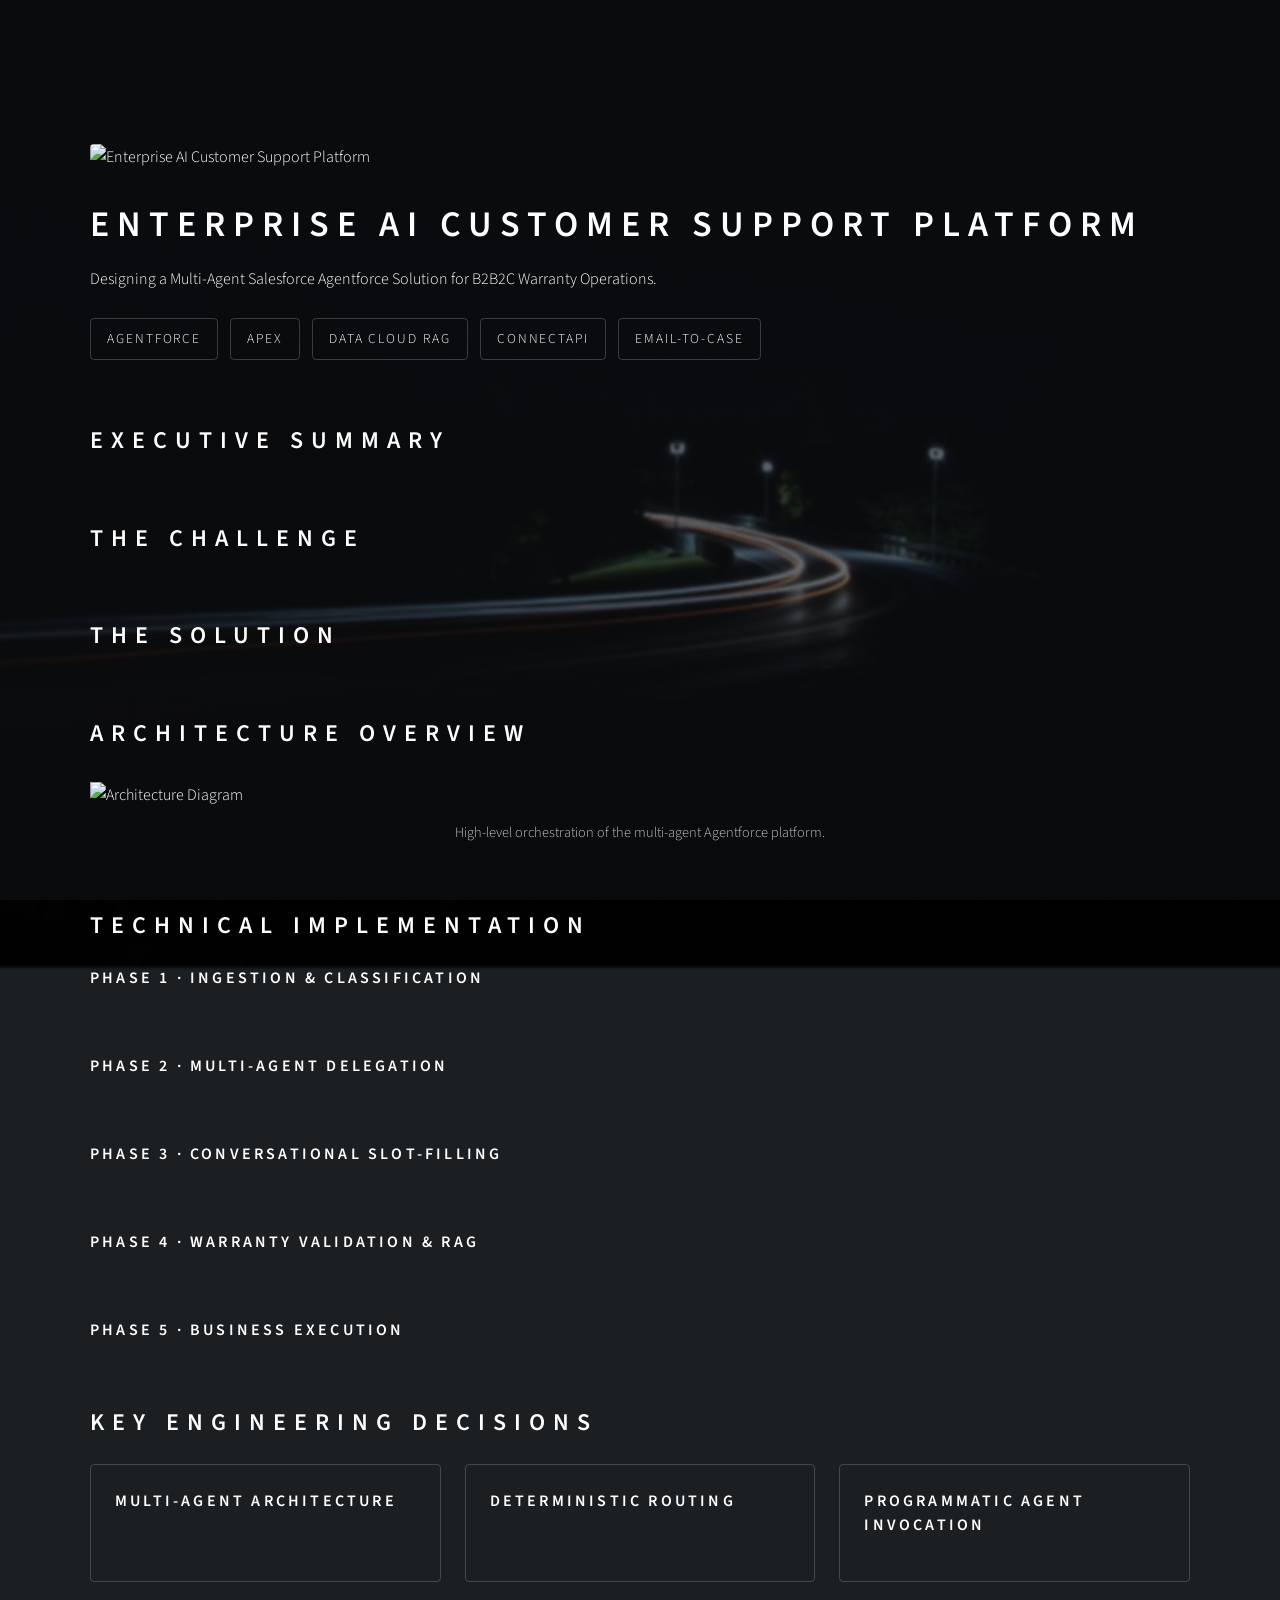
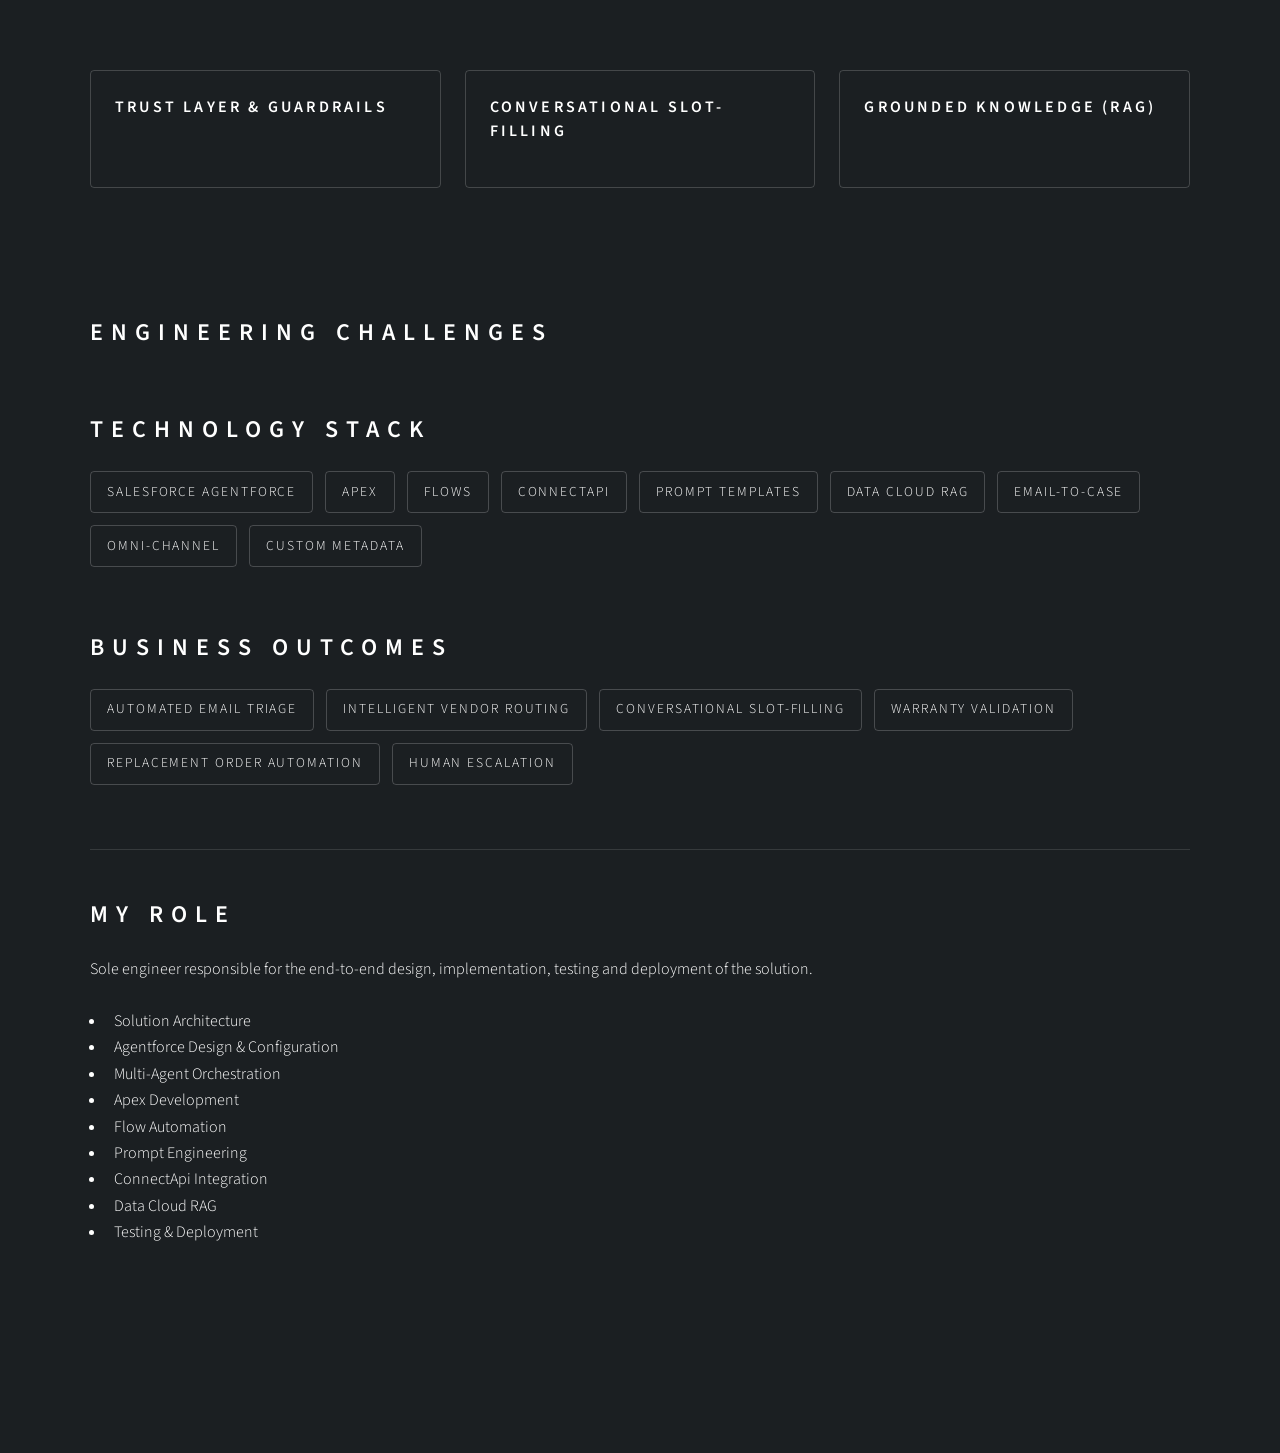
==== work/case-studies/agentforce/index.html @ eee790f6 "feat: add Agentforce case study page and associated styles" ====
<!DOCTYPE html>
<html lang="en">

<head>
    <meta charset="UTF-8">
    <meta name="viewport" content="width=device-width, initial-scale=1.0">
    <link rel="stylesheet" href="/assets/css/main.css">
    <link rel="stylesheet" href="/assets/css/case-study.css">
    <title>Agentforce Case Study</title>
</head>

<body class="case-study-body">
    <div id="bg"></div>
    <div id="wrapper">
        <main class="case-study-page">
            <article class="case-study">
                <header class="case-hero">
                    <figure class="hero-image">
                        <img src="../images/agentforce-banner.jpg" alt="Enterprise AI Customer Support Platform">
                    </figure>
                    <h1>Enterprise AI Customer Support Platform</h1>
                    <p>Designing a Multi-Agent Salesforce Agentforce Solution for B2B2C Warranty Operations.</p>
                    <ul class="tech-stack">
                        <li>Agentforce</li>
                        <li>Apex</li>
                        <li>Data Cloud RAG</li>
                        <li>ConnectApi</li>
                        <li>Email-to-Case</li>
                    </ul>
                </header>
                <section>
                    <h2>Executive Summary</h2>
                    <p></p>
                </section>
                <section>
                    <h2>The Challenge</h2>
                    <figure>
                        <!-- Before Workflow -->
                    </figure>
                    <p></p>
                </section>
                <section>
                    <h2>The Solution</h2>
                    <figure>
                        <!-- High Level Solution -->
                    </figure>
                    <p></p>
                </section>
                <section>
                    <h2>Architecture Overview</h2>
                    <figure>
                        <img src="../images/agentforce-architecture.png" alt="Architecture Diagram">
                        <figcaption>High-level orchestration of the multi-agent Agentforce platform.</figcaption>
                    </figure>
                </section>
                <section>
                    <h2>Technical Implementation</h2>
                    <section>
                        <h3>Phase 1 · Ingestion & Classification</h3>
                        <p></p>
                    </section>
                    <section>
                        <h3>Phase 2 · Multi-Agent Delegation</h3>
                        <p></p>
                    </section>
                    <section>
                        <h3>Phase 3 · Conversational Slot-Filling</h3>
                        <p></p>
                    </section>
                    <section>
                        <h3>Phase 4 · Warranty Validation & RAG</h3>
                        <p></p>
                    </section>
                    <section>
                        <h3>Phase 5 · Business Execution</h3>
                        <p></p>
                    </section>
                </section>
                <section>
                    <h2>Key Engineering Decisions</h2>
                    <div class="decision-grid">
                        <section class="decision-card">
                            <h3>Multi-Agent Architecture</h3>
                            <p></p>
                        </section>
                        <section class="decision-card">
                            <h3>Deterministic Routing</h3>
                            <p></p>
                        </section>
                        <section class="decision-card">
                            <h3>Programmatic Agent Invocation</h3>
                            <p></p>
                        </section>
                        <section class="decision-card">
                            <h3>Trust Layer & Guardrails</h3>
                            <p></p>
                        </section>
                        <section class="decision-card">
                            <h3>Conversational Slot-Filling</h3>
                            <p></p>
                        </section>
                        <section class="decision-card">
                            <h3>Grounded Knowledge (RAG)</h3>
                            <p></p>
                        </section>
                    </div>
                </section>
                <section>
                    <h2>Engineering Challenges</h2>
                    <p></p>
                </section>
                <section>
                    <h2>Technology Stack</h2>
                    <ul class="tech-stack">
                        <li>Salesforce Agentforce</li>
                        <li>Apex</li>
                        <li>Flows</li>
                        <li>ConnectApi</li>
                        <li>Prompt Templates</li>
                        <li>Data Cloud RAG</li>
                        <li>Email-to-Case</li>
                        <li>Omni-Channel</li>
                        <li>Custom Metadata</li>
                    </ul>
                </section>
                <section>
                    <h2>Business Outcomes</h2>
                    <ul class="outcomes">
                        <li>Automated Email Triage</li>
                        <li>Intelligent Vendor Routing</li>
                        <li>Conversational Slot-Filling</li>
                        <li>Warranty Validation</li>
                        <li>Replacement Order Automation</li>
                        <li>Human Escalation</li>
                    </ul>
                </section>
                <aside class="my-role">
                    <h2>My Role</h2>
                    <p>Sole engineer responsible for the end-to-end design, implementation, testing and deployment of the solution.</p>
                    <ul>
                        <li>Solution Architecture</li>
                        <li>Agentforce Design & Configuration</li>
                        <li>Multi-Agent Orchestration</li>
                        <li>Apex Development</li>
                        <li>Flow Automation</li>
                        <li>Prompt Engineering</li>
                        <li>ConnectApi Integration</li>
                        <li>Data Cloud RAG</li>
                        <li>Testing & Deployment</li>
                    </ul>
                </aside>
            </article>
        </main>
    </div>
</body>

</html>
---- assets/css/main.css ----
@import url(fontawesome-all.min.css);
@import url("https://fonts.googleapis.com/css?family=Source+Sans+Pro:300italic,600italic,300,600");

/*
	Dimension by HTML5 UP
	html5up.net | @ajlkn
	Free for personal and commercial use under the CCA 3.0 license (html5up.net/license)
*/

html,
body,
div,
span,
applet,
object,
iframe,
h1,
h2,
h3,
h4,
h5,
h6,
p,
blockquote,
pre,
a,
abbr,
acronym,
address,
big,
cite,
code,
del,
dfn,
em,
img,
ins,
kbd,
q,
s,
samp,
small,
strike,
strong,
sub,
sup,
tt,
var,
b,
u,
i,
center,
dl,
dt,
dd,
ol,
ul,
li,
fieldset,
form,
label,
legend,
table,
caption,
tbody,
tfoot,
thead,
tr,
th,
td,
article,
aside,
canvas,
details,
embed,
figure,
figcaption,
footer,
header,
hgroup,
menu,
nav,
output,
ruby,
section,
summary,
time,
mark,
audio,
video {
    margin: 0;
    padding: 0;
    border: 0;
    font-size: 100%;
    font: inherit;
    vertical-align: baseline;
}


/* New Prop */

.short-content {
    text-align: justify;
}

.blue-icon::before {
    color: rgb(17, 173, 225);
}

.trailhead_button,
.resume_button {
    display: flex;
}

.important_links>* {
    flex: 1;
    margin-top: 1rem;
}

article,
aside,
details,
figcaption,
figure,
footer,
header,
hgroup,
menu,
nav,
section {
    display: block;
}

body {
    line-height: 1;
}

ol,
ul {
    list-style: none;
}

blockquote,
q {
    quotes: none;
}

blockquote:before,
blockquote:after,
q:before,
q:after {
    content: "";
    content: none;
}

table {
    border-collapse: collapse;
    border-spacing: 0;
}

body {
    -webkit-text-size-adjust: none;
}

mark {
    background-color: transparent;
    color: inherit;
}

input::-moz-focus-inner {
    border: 0;
    padding: 0;
}

input,
select,
textarea {
    -moz-appearance: none;
    -webkit-appearance: none;
    -ms-appearance: none;
    appearance: none;
}


/* Basic */

@-ms-viewport {
    width: device-width;
}

@media screen and (max-width: 480px) {

    html,
    body {
        min-width: 320px;
    }
}

html {
    box-sizing: border-box;
}

*,
*:before,
*:after {
    box-sizing: inherit;
}

body {
    background: #1b1f22;
}

body.is-preload *,
body.is-preload *:before,
body.is-preload *:after {
    -moz-animation: none !important;
    -webkit-animation: none !important;
    -ms-animation: none !important;
    animation: none !important;
    -moz-transition: none !important;
    -webkit-transition: none !important;
    -ms-transition: none !important;
    transition: none !important;
}


/* Type */

html {
    font-size: 16pt;
}

@media screen and (max-width: 1680px) {
    html {
        font-size: 12pt;
    }
}

@media screen and (max-width: 736px) {
    html {
        font-size: 11pt;
    }
}

@media screen and (max-width: 360px) {
    html {
        font-size: 10pt;
    }
}

body,
input,
select,
textarea {
    color: #ffffff;
    font-family: "Source Sans Pro", sans-serif;
    font-weight: 300;
    font-size: 1rem;
    line-height: 1.65;
}

a {
    -moz-transition: color 0.2s ease-in-out, background-color 0.2s ease-in-out, border-bottom-color 0.2s ease-in-out;
    -webkit-transition: color 0.2s ease-in-out, background-color 0.2s ease-in-out, border-bottom-color 0.2s ease-in-out;
    -ms-transition: color 0.2s ease-in-out, background-color 0.2s ease-in-out, border-bottom-color 0.2s ease-in-out;
    transition: color 0.2s ease-in-out, background-color 0.2s ease-in-out, border-bottom-color 0.2s ease-in-out;
    border-bottom: dotted 1px rgba(255, 255, 255, 0.5);
    text-decoration: none;
    color: inherit;
}

a:hover {
    border-bottom-color: transparent;
}

strong,
b {
    color: #ffffff;
    font-weight: 600;
}

em,
i {
    font-style: italic;
}

p {
    margin: 0 0 2rem 0;
}

h1,
h2,
h3,
h4,
h5,
h6 {
    color: #ffffff;
    font-weight: 600;
    line-height: 1.5;
    margin: 0 0 1rem 0;
    text-transform: uppercase;
    letter-spacing: 0.2rem;
}

h1 a,
h2 a,
h3 a,
h4 a,
h5 a,
h6 a {
    color: inherit;
    text-decoration: none;
}

h1.major,
h2.major,
h3.major,
h4.major,
h5.major,
h6.major {
    border-bottom: solid 1px #ffffff;
    width: -moz-max-content;
    width: -webkit-max-content;
    width: -ms-max-content;
    width: max-content;
    padding-bottom: 0.5rem;
    margin: 0 0 2rem 0;
}

h1 {
    font-size: 2.25rem;
    line-height: 1.3;
    letter-spacing: 0.5rem;
}

h2 {
    font-size: 1.5rem;
    line-height: 1.4;
    letter-spacing: 0.5rem;
}

h3 {
    font-size: 1rem;
}

h4 {
    font-size: 0.8rem;
}

h5 {
    font-size: 0.7rem;
}

h6 {
    font-size: 0.6rem;
}

@media screen and (max-width: 736px) {
    h1 {
        font-size: 1.75rem;
        line-height: 1.4;
    }

    h2 {
        font-size: 1.25em;
        line-height: 1.5;
    }
}

sub {
    font-size: 0.8rem;
    position: relative;
    top: 0.5rem;
}

sup {
    font-size: 0.8rem;
    position: relative;
    top: -0.5rem;
}

blockquote {
    border-left: solid 4px #ffffff;
    font-style: italic;
    margin: 0 0 2rem 0;
    padding: 0.5rem 0 0.5rem 2rem;
}

code {
    background: rgba(255, 255, 255, 0.075);
    border-radius: 4px;
    font-family: "Courier New", monospace;
    font-size: 0.9rem;
    margin: 0 0.25rem;
    padding: 0.25rem 0.65rem;
}

pre {
    -webkit-overflow-scrolling: touch;
    font-family: "Courier New", monospace;
    font-size: 0.9rem;
    margin: 0 0 2rem 0;
}

pre code {
    display: block;
    line-height: 1.75;
    padding: 1rem 1.5rem;
    overflow-x: auto;
}

hr {
    border: 0;
    border-bottom: solid 1px #ffffff;
    margin: 2.75rem 0;
}

.align-left {
    text-align: left;
}

.align-center {
    text-align: center;
}

.align-right {
    text-align: right;
}


/* Form */

form {
    margin: 0 0 2rem 0;
}

form> :last-child {
    margin-bottom: 0;
}

form>.fields {
    display: -moz-flex;
    display: -webkit-flex;
    display: -ms-flex;
    display: flex;
    -moz-flex-wrap: wrap;
    -webkit-flex-wrap: wrap;
    -ms-flex-wrap: wrap;
    flex-wrap: wrap;
    width: calc(100% + 3rem);
    margin: -1.5rem 0 2rem -1.5rem;
}

form>.fields>.field {
    -moz-flex-grow: 0;
    -webkit-flex-grow: 0;
    -ms-flex-grow: 0;
    flex-grow: 0;
    -moz-flex-shrink: 0;
    -webkit-flex-shrink: 0;
    -ms-flex-shrink: 0;
    flex-shrink: 0;
    padding: 1.5rem 0 0 1.5rem;
    width: calc(100% - 1.5rem);
}

form>.fields>.field.half {
    width: calc(50% - 0.75rem);
}

form>.fields>.field.third {
    width: calc(100% / 3 - 0.5rem);
}

form>.fields>.field.quarter {
    width: calc(25% - 0.375rem);
}

@media screen and (max-width: 480px) {
    form>.fields {
        width: calc(100% + 3rem);
        margin: -1.5rem 0 2rem -1.5rem;
    }

    form>.fields>.field {
        padding: 1.5rem 0 0 1.5rem;
        width: calc(100% - 1.5rem);
    }

    form>.fields>.field.half {
        width: calc(100% - 1.5rem);
    }

    form>.fields>.field.third {
        width: calc(100% - 1.5rem);
    }

    form>.fields>.field.quarter {
        width: calc(100% - 1.5rem);
    }
}

label {
    color: #ffffff;
    display: block;
    font-size: 0.8rem;
    font-weight: 300;
    letter-spacing: 0.2rem;
    line-height: 1.5;
    margin: 0 0 1rem 0;
    text-transform: uppercase;
}

input[type="text"],
input[type="password"],
input[type="email"],
input[type="tel"],
select,
textarea {
    -moz-appearance: none;
    -webkit-appearance: none;
    -ms-appearance: none;
    appearance: none;
    -moz-transition: border-color 0.2s ease-in-out, box-shadow 0.2s ease-in-out, background-color 0.2s ease-in-out;
    -webkit-transition: border-color 0.2s ease-in-out, box-shadow 0.2s ease-in-out, background-color 0.2s ease-in-out;
    -ms-transition: border-color 0.2s ease-in-out, box-shadow 0.2s ease-in-out, background-color 0.2s ease-in-out;
    transition: border-color 0.2s ease-in-out, box-shadow 0.2s ease-in-out, background-color 0.2s ease-in-out;
    background-color: transparent;
    border-radius: 4px;
    border: solid 1px #ffffff;
    color: inherit;
    display: block;
    outline: 0;
    padding: 0 1rem;
    text-decoration: none;
    width: 100%;
}

input[type="text"]:invalid,
input[type="password"]:invalid,
input[type="email"]:invalid,
input[type="tel"]:invalid,
select:invalid,
textarea:invalid {
    box-shadow: none;
}

input[type="text"]:focus,
input[type="password"]:focus,
input[type="email"]:focus,
input[type="tel"]:focus,
select:focus,
textarea:focus {
    background: rgba(255, 255, 255, 0.075);
    border-color: #ffffff;
    box-shadow: 0 0 0 1px #ffffff;
}

select {
    background-image: url("data:image/svg+xml;charset=utf8,%3Csvg xmlns='http://www.w3.org/2000/svg' width='40' height='40' preserveAspectRatio='none' viewBox='0 0 40 40'%3E%3Cpath d='M9.4,12.3l10.4,10.4l10.4-10.4c0.2-0.2,0.5-0.4,0.9-0.4c0.3,0,0.6,0.1,0.9,0.4l3.3,3.3c0.2,0.2,0.4,0.5,0.4,0.9 c0,0.4-0.1,0.6-0.4,0.9L20.7,31.9c-0.2,0.2-0.5,0.4-0.9,0.4c-0.3,0-0.6-0.1-0.9-0.4L4.3,17.3c-0.2-0.2-0.4-0.5-0.4-0.9 c0-0.4,0.1-0.6,0.4-0.9l3.3-3.3c0.2-0.2,0.5-0.4,0.9-0.4S9.1,12.1,9.4,12.3z' fill='%23ffffff' /%3E%3C/svg%3E");
    background-size: 1.25rem;
    background-repeat: no-repeat;
    background-position: calc(100% - 1rem) center;
    height: 2.75rem;
    padding-right: 2.75rem;
    text-overflow: ellipsis;
}

select option {
    color: #ffffff;
    background: #1b1f22;
}

select:focus::-ms-value {
    background-color: transparent;
}

select::-ms-expand {
    display: none;
}

input[type="text"],
input[type="password"],
input[type="email"],
select {
    height: 2.75rem;
}

textarea {
    padding: 0.75rem 1rem;
}

input[type="checkbox"],
input[type="radio"] {
    -moz-appearance: none;
    -webkit-appearance: none;
    -ms-appearance: none;
    appearance: none;
    display: block;
    float: left;
    margin-right: -2rem;
    opacity: 0;
    width: 1rem;
    z-index: -1;
}

input[type="checkbox"]+label,
input[type="radio"]+label {
    text-decoration: none;
    -moz-user-select: none;
    -webkit-user-select: none;
    -ms-user-select: none;
    user-select: none;
    color: #ffffff;
    cursor: pointer;
    display: inline-block;
    font-size: 0.8rem;
    font-weight: 300;
    margin: 0 0 0.5rem 0;
    padding-left: 2.65rem;
    padding-right: 0.75rem;
    position: relative;
}

input[type="checkbox"]+label:before,
input[type="radio"]+label:before {
    -moz-osx-font-smoothing: grayscale;
    -webkit-font-smoothing: antialiased;
    display: inline-block;
    font-style: normal;
    font-variant: normal;
    text-rendering: auto;
    line-height: 1;
    text-transform: none !important;
    font-family: "Font Awesome 5 Free";
    font-weight: 900;
}

input[type="checkbox"]+label:before,
input[type="radio"]+label:before {
    -moz-transition: border-color 0.2s ease-in-out, box-shadow 0.2s ease-in-out, background-color 0.2s ease-in-out;
    -webkit-transition: border-color 0.2s ease-in-out, box-shadow 0.2s ease-in-out, background-color 0.2s ease-in-out;
    -ms-transition: border-color 0.2s ease-in-out, box-shadow 0.2s ease-in-out, background-color 0.2s ease-in-out;
    transition: border-color 0.2s ease-in-out, box-shadow 0.2s ease-in-out, background-color 0.2s ease-in-out;
    border-radius: 4px;
    border: solid 1px #ffffff;
    content: "";
    display: inline-block;
    height: 1.65rem;
    left: 0;
    line-height: 1.65rem;
    position: absolute;
    text-align: center;
    top: -0.15rem;
    width: 1.65rem;
}

input[type="checkbox"]:checked+label:before,
input[type="radio"]:checked+label:before {
    background: #ffffff !important;
    border-color: #ffffff !important;
    color: #1b1f22;
    content: "\f00c";
}

input[type="checkbox"]:focus+label:before,
input[type="radio"]:focus+label:before {
    background: rgba(255, 255, 255, 0.075);
    border-color: #ffffff;
    box-shadow: 0 0 0 1px #ffffff;
}

input[type="checkbox"]+label:before {
    border-radius: 4px;
}

input[type="radio"]+label:before {
    border-radius: 100%;
}

::-webkit-input-placeholder {
    color: rgba(255, 255, 255, 0.5) !important;
    opacity: 1;
}

:-moz-placeholder {
    color: rgba(255, 255, 255, 0.5) !important;
    opacity: 1;
}

::-moz-placeholder {
    color: rgba(255, 255, 255, 0.5) !important;
    opacity: 1;
}

:-ms-input-placeholder {
    color: rgba(255, 255, 255, 0.5) !important;
    opacity: 1;
}

.formerize-placeholder {
    color: rgba(255, 255, 255, 0.5) !important;
    opacity: 1;
}


/* Box */

.box {
    border-radius: 4px;
    border: solid 1px #ffffff;
    margin-bottom: 2rem;
    padding: 1.5em;
}

.box> :last-child,
.box> :last-child> :last-child,
.box> :last-child> :last-child> :last-child {
    margin-bottom: 0;
}

.box.alt {
    border: 0;
    border-radius: 0;
    padding: 0;
}


/* Icon */

.icon {
    text-decoration: none;
    border-bottom: none;
    position: relative;
}

.icon:before {
    -moz-osx-font-smoothing: grayscale;
    -webkit-font-smoothing: antialiased;
    display: inline-block;
    font-style: normal;
    font-variant: normal;
    text-rendering: auto;
    line-height: 1;
    text-transform: none !important;
    font-family: "Font Awesome 5 Free";
    font-weight: 400;
}

.icon>.label {
    display: none;
}

.icon:before {
    line-height: inherit;
}

.icon.solid:before {
    font-weight: 900;
}

.icon.brands:before {
    font-family: "Font Awesome 5 Brands";
}


/* Image */

.image {
    border-radius: 4px;
    border: 0;
    display: inline-block;
    position: relative;
}

.image:before {
    pointer-events: none;
    background-image: url("../../images/overlay.png");
    background-color: rgba(19, 21, 25, 0.5);
    border-radius: 4px;
    content: "";
    display: block;
    height: 100%;
    left: 0;
    opacity: 0.5;
    position: absolute;
    top: 0;
    width: 100%;
}

.image img {
    border-radius: 4px;
    display: block;
}

.image.left,
.image.right {
    max-width: 40%;
}

.image.left img,
.image.right img {
    width: 100%;
}

.image.left {
    float: left;
    padding: 0 1.5em 1em 0;
    top: 0.25em;
}

.image.right {
    float: right;
    padding: 0 0 1em 1.5em;
    top: 0.25em;
}

.image.fit {
    display: block;
    margin: 0 0 2rem 0;
    width: 100%;
}

.image.fit img {
    width: 100%;
}

.image.main {
    display: block;
    margin: 2.5rem 0;
    width: 100%;
}

.image.main img {
    width: 100%;
}

@media screen and (max-width: 736px) {
    .image.main {
        margin: 2rem 0;
    }
}

@media screen and (max-width: 480px) {
    .image.main {
        margin: 1.5rem 0;
    }
}


/* List */

ol {
    list-style: decimal;
    margin: 0 0 2rem 0;
    padding-left: 1.25em;
}

ol li {
    padding-left: 0.25em;
}

ul {
    list-style: disc;
    margin: 0 0 2rem 0;
    padding-left: 1em;
}

ul li {
    padding-left: 0.5em;
}

ul.alt {
    list-style: none;
    padding-left: 0;
}

ul.alt li {
    border-top: solid 1px #ffffff;
    padding: 0.5em 0;
}

ul.alt li:first-child {
    border-top: 0;
    padding-top: 0;
}

dl {
    margin: 0 0 2rem 0;
}

dl dt {
    display: block;
    font-weight: 600;
    margin: 0 0 1rem 0;
}

dl dd {
    margin-left: 2rem;
}


/* Actions */

ul.actions {
    display: -moz-flex;
    display: -webkit-flex;
    display: -ms-flex;
    display: flex;
    cursor: default;
    list-style: none;
    margin-left: -1rem;
    padding-left: 0;
}

ul.actions li {
    padding: 0 0 0 1rem;
    vertical-align: middle;
}

ul.actions.special {
    -moz-justify-content: center;
    -webkit-justify-content: center;
    -ms-justify-content: center;
    justify-content: center;
    width: 100%;
    margin-left: 0;
}

ul.actions.special li:first-child {
    padding-left: 0;
}

ul.actions.stacked {
    -moz-flex-direction: column;
    -webkit-flex-direction: column;
    -ms-flex-direction: column;
    flex-direction: column;
    margin-left: 0;
}

ul.actions.stacked li {
    padding: 1.3rem 0 0 0;
}

ul.actions.stacked li:first-child {
    padding-top: 0;
}

ul.actions.fit {
    width: calc(100% + 1rem);
}

ul.actions.fit li {
    -moz-flex-grow: 1;
    -webkit-flex-grow: 1;
    -ms-flex-grow: 1;
    flex-grow: 1;
    -moz-flex-shrink: 1;
    -webkit-flex-shrink: 1;
    -ms-flex-shrink: 1;
    flex-shrink: 1;
    width: 100%;
}

ul.actions.fit li>* {
    width: 100%;
}

ul.actions.fit.stacked {
    width: 100%;
}

@media screen and (max-width: 480px) {
    ul.actions:not(.fixed) {
        -moz-flex-direction: column;
        -webkit-flex-direction: column;
        -ms-flex-direction: column;
        flex-direction: column;
        margin-left: 0;
        width: 100% !important;
    }

    ul.actions:not(.fixed) li {
        -moz-flex-grow: 1;
        -webkit-flex-grow: 1;
        -ms-flex-grow: 1;
        flex-grow: 1;
        -moz-flex-shrink: 1;
        -webkit-flex-shrink: 1;
        -ms-flex-shrink: 1;
        flex-shrink: 1;
        padding: 1rem 0 0 0;
        text-align: center;
        width: 100%;
    }

    ul.actions:not(.fixed) li>* {
        width: 100%;
    }

    ul.actions:not(.fixed) li:first-child {
        padding-top: 0;
    }

    ul.actions:not(.fixed) li input[type="submit"],
    ul.actions:not(.fixed) li input[type="reset"],
    ul.actions:not(.fixed) li input[type="button"],
    ul.actions:not(.fixed) li button,
    ul.actions:not(.fixed) li .button {
        width: 100%;
    }

    ul.actions:not(.fixed) li input[type="submit"].icon:before,
    ul.actions:not(.fixed) li input[type="reset"].icon:before,
    ul.actions:not(.fixed) li input[type="button"].icon:before,
    ul.actions:not(.fixed) li button.icon:before,
    ul.actions:not(.fixed) li .button.icon:before {
        margin-left: -0.5em;
    }
}


/* Icons */

ul.icons {
    cursor: default;
    list-style: none;
    padding-left: 0;
}

ul.icons li {
    display: inline-block;
    padding: 0 0.75em 0 0;
}

ul.icons li:last-child {
    padding-right: 0;
}

ul.icons li a {
    border-radius: 100%;
    box-shadow: inset 0 0 0 1px #ffffff;
    display: inline-block;
    height: 2.25rem;
    line-height: 2.25rem;
    text-align: center;
    width: 2.25rem;
}

ul.icons li a:hover {
    background-color: rgba(255, 255, 255, 0.075);
}

ul.icons li a:active {
    background-color: rgba(255, 255, 255, 0.175);
}


/* Table */

.table-wrapper {
    -webkit-overflow-scrolling: touch;
    overflow-x: auto;
}

table {
    margin: 0 0 2rem 0;
    width: 100%;
}

table tbody tr {
    border: solid 1px #ffffff;
    border-left: 0;
    border-right: 0;
}

table tbody tr:nth-child(2n+1) {
    background-color: rgba(255, 255, 255, 0.075);
}

table td {
    padding: 0.75em 0.75em;
}

table th {
    color: #ffffff;
    font-size: 0.9em;
    font-weight: 600;
    padding: 0 0.75em 0.75em 0.75em;
    text-align: left;
}

table thead {
    border-bottom: solid 2px #ffffff;
}

table tfoot {
    border-top: solid 2px #ffffff;
}

table.alt {
    border-collapse: separate;
}

table.alt tbody tr td {
    border: solid 1px #ffffff;
    border-left-width: 0;
    border-top-width: 0;
}

table.alt tbody tr td:first-child {
    border-left-width: 1px;
}

table.alt tbody tr:first-child td {
    border-top-width: 1px;
}

table.alt thead {
    border-bottom: 0;
}

table.alt tfoot {
    border-top: 0;
}


/* Button */

input[type="submit"],
input[type="reset"],
input[type="button"],
button,
.button {
    -moz-appearance: none;
    -webkit-appearance: none;
    -ms-appearance: none;
    appearance: none;
    -moz-transition: background-color 0.2s ease-in-out, color 0.2s ease-in-out;
    -webkit-transition: background-color 0.2s ease-in-out, color 0.2s ease-in-out;
    -ms-transition: background-color 0.2s ease-in-out, color 0.2s ease-in-out;
    transition: background-color 0.2s ease-in-out, color 0.2s ease-in-out;
    background-color: transparent;
    border-radius: 4px;
    border: 0;
    box-shadow: inset 0 0 0 1px #ffffff;
    color: #ffffff !important;
    cursor: pointer;
    display: inline-block;
    font-size: 0.8rem;
    font-weight: 300;
    height: 2.75rem;
    letter-spacing: 0.2rem;
    line-height: 2.75rem;
    outline: 0;
    padding: 0 1.25rem 0 1.35rem;
    text-align: center;
    text-decoration: none;
    text-transform: uppercase;
    white-space: nowrap;
}

input[type="submit"]:hover,
input[type="reset"]:hover,
input[type="button"]:hover,
button:hover,
.button:hover {
    background-color: rgba(255, 255, 255, 0.075);
}

input[type="submit"]:active,
input[type="reset"]:active,
input[type="button"]:active,
button:active,
.button:active {
    background-color: rgba(255, 255, 255, 0.175);
}

input[type="submit"].icon:before,
input[type="reset"].icon:before,
input[type="button"].icon:before,
button.icon:before,
.button.icon:before {
    margin-right: 0.5em;
}

input[type="submit"].fit,
input[type="reset"].fit,
input[type="button"].fit,
button.fit,
.button.fit {
    width: 100%;
}

input[type="submit"].small,
input[type="reset"].small,
input[type="button"].small,
button.small,
.button.small {
    font-size: 0.6rem;
    height: 2.0625rem;
    line-height: 2.0625rem;
}

input[type="submit"].primary,
input[type="reset"].primary,
input[type="button"].primary,
button.primary,
.button.primary {
    background-color: #ffffff;
    color: #1b1f22 !important;
    font-weight: 600;
}

input[type="submit"].disabled,
input[type="submit"]:disabled,
input[type="reset"].disabled,
input[type="reset"]:disabled,
input[type="button"].disabled,
input[type="button"]:disabled,
button.disabled,
button:disabled,
.button.disabled,
.button:disabled {
    pointer-events: none;
    cursor: default;
    opacity: 0.25;
}

input[type="submit"],
input[type="reset"],
input[type="button"],
button {
    line-height: calc(2.75rem - 2px);
}


/* BG */

#bg {
    -moz-transform: scale(1);
    -webkit-transform: scale(1);
    -ms-transform: scale(1);
    transform: scale(1);
    -webkit-backface-visibility: hidden;
    position: fixed;
    top: 0;
    left: 0;
    width: 100%;
    height: 100vh;
    z-index: 1;
}

#bg:before,
#bg:after {
    content: "";
    display: block;
    position: absolute;
    top: 0;
    left: 0;
    width: 100%;
    height: 100%;
}

#bg:before {
    -moz-transition: background-color 2.5s ease-in-out;
    -webkit-transition: background-color 2.5s ease-in-out;
    -ms-transition: background-color 2.5s ease-in-out;
    transition: background-color 2.5s ease-in-out;
    -moz-transition-delay: 0.75s;
    -webkit-transition-delay: 0.75s;
    -ms-transition-delay: 0.75s;
    transition-delay: 0.75s;
    background-image: linear-gradient(to top, rgba(19, 21, 25, 0.5), rgba(19, 21, 25, 0.5)), url("../../images/overlay.png");
    background-size: auto, 256px 256px;
    background-position: center, center;
    background-repeat: no-repeat, repeat;
    z-index: 2;
}

#bg:after {
    -moz-transform: scale(1.125);
    -webkit-transform: scale(1.125);
    -ms-transform: scale(1.125);
    transform: scale(1.125);
    -moz-transition: -moz-transform 0.325s ease-in-out, -moz-filter 0.325s ease-in-out;
    -webkit-transition: -webkit-transform 0.325s ease-in-out, -webkit-filter 0.325s ease-in-out;
    -ms-transition: -ms-transform 0.325s ease-in-out, -ms-filter 0.325s ease-in-out;
    transition: transform 0.325s ease-in-out, filter 0.325s ease-in-out;
    background-image: url("../../images/bg2.jpg");
    background-position: center;
    background-size: cover;
    background-repeat: no-repeat;
    z-index: 1;
}

body.is-article-visible #bg:after {
    -moz-transform: scale(1.0825);
    -webkit-transform: scale(1.0825);
    -ms-transform: scale(1.0825);
    transform: scale(1.0825);
    -moz-filter: blur(0.2rem);
    -webkit-filter: blur(0.2rem);
    -ms-filter: blur(0.2rem);
    filter: blur(0.2rem);
}

body.is-preload #bg:before {
    background-color: #000000;
}


/* Wrapper */

#wrapper {
    display: -moz-flex;
    display: -webkit-flex;
    display: -ms-flex;
    display: flex;
    -moz-flex-direction: column;
    -webkit-flex-direction: column;
    -ms-flex-direction: column;
    flex-direction: column;
    -moz-align-items: center;
    -webkit-align-items: center;
    -ms-align-items: center;
    align-items: center;
    -moz-justify-content: space-between;
    -webkit-justify-content: space-between;
    -ms-justify-content: space-between;
    justify-content: space-between;
    position: relative;
    min-height: 100vh;
    width: 100%;
    padding: 4rem 2rem;
    z-index: 3;
}

#wrapper:before {
    content: "";
    display: block;
}

@media screen and (max-width: 1680px) {
    #wrapper {
        padding: 3rem 2rem;
    }
}

@media screen and (max-width: 736px) {
    #wrapper {
        padding: 2rem 1rem;
    }
}

@media screen and (max-width: 480px) {
    #wrapper {
        padding: 1rem;
    }
}


/* Header */

#header {
    display: -moz-flex;
    display: -webkit-flex;
    display: -ms-flex;
    display: flex;
    -moz-flex-direction: column;
    -webkit-flex-direction: column;
    -ms-flex-direction: column;
    flex-direction: column;
    -moz-align-items: center;
    -webkit-align-items: center;
    -ms-align-items: center;
    align-items: center;
    -moz-transition: -moz-transform 0.325s ease-in-out, -moz-filter 0.325s ease-in-out, opacity 0.325s ease-in-out;
    -webkit-transition: -webkit-transform 0.325s ease-in-out, -webkit-filter 0.325s ease-in-out, opacity 0.325s ease-in-out;
    -ms-transition: -ms-transform 0.325s ease-in-out, -ms-filter 0.325s ease-in-out, opacity 0.325s ease-in-out;
    transition: transform 0.325s ease-in-out, filter 0.325s ease-in-out, opacity 0.325s ease-in-out;
    background-image: -moz-radial-gradient(rgba(0, 0, 0, 0.25) 25%, rgba(0, 0, 0, 0) 55%);
    background-image: -webkit-radial-gradient(rgba(0, 0, 0, 0.25) 25%, rgba(0, 0, 0, 0) 55%);
    background-image: -ms-radial-gradient(rgba(0, 0, 0, 0.25) 25%, rgba(0, 0, 0, 0) 55%);
    background-image: radial-gradient(rgba(0, 0, 0, 0.25) 25%, rgba(0, 0, 0, 0) 55%);
    max-width: 100%;
    text-align: center;
}

#header>* {
    -moz-transition: opacity 0.325s ease-in-out;
    -webkit-transition: opacity 0.325s ease-in-out;
    -ms-transition: opacity 0.325s ease-in-out;
    transition: opacity 0.325s ease-in-out;
    position: relative;
    margin-top: 3.5rem;
}

#header>*:before {
    content: "";
    display: block;
    position: absolute;
    top: calc(-3.5rem - 1px);
    left: calc(50% - 1px);
    width: 1px;
    height: calc(3.5rem + 1px);
    background: #ffffff;
}

#header> :first-child {
    margin-top: 0;
}

#header> :first-child:before {
    display: none;
}

#header .logo {
    width: 5.5rem;
    height: 5.5rem;
    line-height: 5.5rem;
    border: solid 1px #ffffff;
    border-radius: 100%;
}

#header .logo .icon:before {
    font-size: 2rem;
}

#header .content {
    border-style: solid;
    border-color: #ffffff;
    border-top-width: 1px;
    border-bottom-width: 1px;
    max-width: 100%;
}

#header .content .inner {
    -moz-transition: max-height 0.75s ease, padding 0.75s ease, opacity 0.325s ease-in-out;
    -webkit-transition: max-height 0.75s ease, padding 0.75s ease, opacity 0.325s ease-in-out;
    -ms-transition: max-height 0.75s ease, padding 0.75s ease, opacity 0.325s ease-in-out;
    transition: max-height 0.75s ease, padding 0.75s ease, opacity 0.325s ease-in-out;
    -moz-transition-delay: 0.25s;
    -webkit-transition-delay: 0.25s;
    -ms-transition-delay: 0.25s;
    transition-delay: 0.25s;
    padding: 3rem 2rem;
    max-height: 40rem;
    overflow: hidden;
}

#header .content .inner> :last-child {
    margin-bottom: 0;
}

#header .content p {
    text-transform: uppercase;
    letter-spacing: 0.2rem;
    font-size: 0.8rem;
    line-height: 2;
}

#header nav ul {
    display: -moz-flex;
    display: -webkit-flex;
    display: -ms-flex;
    display: flex;
    margin-bottom: 0;
    list-style: none;
    padding-left: 0;
    border: solid 1px #ffffff;
    border-radius: 4px;
}

#header nav ul li {
    padding-left: 0;
    border-left: solid 1px #ffffff;
}

#header nav ul li:first-child {
    border-left: 0;
}

#header nav ul li a {
    display: block;
    min-width: 7.5rem;
    height: 2.75rem;
    line-height: 2.75rem;
    padding: 0 1.25rem 0 1.45rem;
    text-transform: uppercase;
    letter-spacing: 0.2rem;
    font-size: 0.8rem;
    border-bottom: 0;
}

#header nav ul li a:hover {
    background-color: rgba(255, 255, 255, 0.075);
}

#header nav ul li a:active {
    background-color: rgba(255, 255, 255, 0.175);
}

#header nav.use-middle:after {
    content: "";
    display: block;
    position: absolute;
    top: 0;
    left: calc(50% - 1px);
    width: 1px;
    height: 100%;
    background: #ffffff;
}

#header nav.use-middle ul li.is-middle {
    border-left: 0;
}

body.is-article-visible #header {
    -moz-transform: scale(0.95);
    -webkit-transform: scale(0.95);
    -ms-transform: scale(0.95);
    transform: scale(0.95);
    -moz-filter: blur(0.1rem);
    -webkit-filter: blur(0.1rem);
    -ms-filter: blur(0.1rem);
    filter: blur(0.1rem);
    opacity: 0;
}

body.is-preload #header {
    -moz-filter: blur(0.125rem);
    -webkit-filter: blur(0.125rem);
    -ms-filter: blur(0.125rem);
    filter: blur(0.125rem);
}

body.is-preload #header>* {
    opacity: 0;
}

body.is-preload #header .content .inner {
    max-height: 0;
    padding-top: 0;
    padding-bottom: 0;
    opacity: 0;
}

@media screen and (max-width: 980px) {
    #header .content p br {
        display: none;
    }
}

@media screen and (max-width: 736px) {
    #header>* {
        margin-top: 2rem;
    }

    #header>*:before {
        top: calc(-2rem - 1px);
        height: calc(2rem + 1px);
    }

    #header .logo {
        width: 4.75rem;
        height: 4.75rem;
        line-height: 4.75rem;
    }

    #header .logo .icon:before {
        font-size: 1.75rem;
    }

    #header .content .inner {
        padding: 2.5rem 1rem;
    }

    #header .content p {
        line-height: 1.875;
    }
}

@media screen and (max-width: 480px) {
    #header {
        padding: 1.5rem 0;
    }

    #header .content .inner {
        padding: 2.5rem 0;
    }

    #header nav ul {
        -moz-flex-direction: column;
        -webkit-flex-direction: column;
        -ms-flex-direction: column;
        flex-direction: column;
        min-width: 10rem;
        max-width: 100%;
    }

    #header nav ul li {
        border-left: 0;
        border-top: solid 1px #ffffff;
    }

    #header nav ul li:first-child {
        border-top: 0;
    }

    #header nav ul li a {
        height: 3rem;
        line-height: 3rem;
        min-width: 0;
        width: 100%;
    }

    #header nav.use-middle:after {
        display: none;
    }
}


/* Main */

#main {
    -moz-flex-grow: 1;
    -webkit-flex-grow: 1;
    -ms-flex-grow: 1;
    flex-grow: 1;
    -moz-flex-shrink: 1;
    -webkit-flex-shrink: 1;
    -ms-flex-shrink: 1;
    flex-shrink: 1;
    display: -moz-flex;
    display: -webkit-flex;
    display: -ms-flex;
    display: flex;
    -moz-align-items: center;
    -webkit-align-items: center;
    -ms-align-items: center;
    align-items: center;
    -moz-justify-content: center;
    -webkit-justify-content: center;
    -ms-justify-content: center;
    justify-content: center;
    -moz-flex-direction: column;
    -webkit-flex-direction: column;
    -ms-flex-direction: column;
    flex-direction: column;
    position: relative;
    max-width: 100%;
    z-index: 3;
}

#main article {
    -moz-transform: translateY(0.25rem);
    -webkit-transform: translateY(0.25rem);
    -ms-transform: translateY(0.25rem);
    transform: translateY(0.25rem);
    -moz-transition: opacity 0.325s ease-in-out, -moz-transform 0.325s ease-in-out;
    -webkit-transition: opacity 0.325s ease-in-out, -webkit-transform 0.325s ease-in-out;
    -ms-transition: opacity 0.325s ease-in-out, -ms-transform 0.325s ease-in-out;
    transition: opacity 0.325s ease-in-out, transform 0.325s ease-in-out;
    padding: 4.5rem 2.5rem 1.5rem 2.5rem;
    position: relative;
    width: 40rem;
    max-width: 100%;
    background-color: rgba(27, 31, 34, 0.85);
    border-radius: 4px;
    opacity: 0;
}

#main article.active {
    -moz-transform: translateY(0);
    -webkit-transform: translateY(0);
    -ms-transform: translateY(0);
    transform: translateY(0);
    opacity: 1;
}

#main article .close {
    display: block;
    position: absolute;
    top: 0;
    right: 0;
    width: 4rem;
    height: 4rem;
    cursor: pointer;
    text-indent: 4rem;
    overflow: hidden;
    white-space: nowrap;
}

#main article .close:before {
    -moz-transition: background-color 0.2s ease-in-out;
    -webkit-transition: background-color 0.2s ease-in-out;
    -ms-transition: background-color 0.2s ease-in-out;
    transition: background-color 0.2s ease-in-out;
    content: "";
    display: block;
    position: absolute;
    top: 0.75rem;
    left: 0.75rem;
    width: 2.5rem;
    height: 2.5rem;
    border-radius: 100%;
    background-position: center;
    background-image: url("data:image/svg+xml;charset=utf8,%3Csvg xmlns='http://www.w3.org/2000/svg' xmlns:xlink='http://www.w3.org/1999/xlink' width='20px' height='20px' viewBox='0 0 20 20' zoomAndPan='disable'%3E%3Cstyle%3Eline %7B stroke: %23ffffff%3B stroke-width: 1%3B %7D%3C/style%3E%3Cline x1='2' y1='2' x2='18' y2='18' /%3E%3Cline x1='18' y1='2' x2='2' y2='18' /%3E%3C/svg%3E");
    background-size: 20px 20px;
    background-repeat: no-repeat;
}

#main article .close:hover:before {
    background-color: rgba(255, 255, 255, 0.075);
}

#main article .close:active:before {
    background-color: rgba(255, 255, 255, 0.175);
}

@media screen and (max-width: 736px) {
    #main article {
        padding: 3.5rem 2rem 0.5rem 2rem;
    }

    #main article .close:before {
        top: 0.875rem;
        left: 0.875rem;
        width: 2.25rem;
        height: 2.25rem;
        background-size: 14px 14px;
    }
}

@media screen and (max-width: 480px) {
    #main article {
        padding: 3rem 1.5rem 0.5rem 1.5rem;
    }
}


/* Footer */

#footer {
    -moz-transition: -moz-transform 0.325s ease-in-out, -moz-filter 0.325s ease-in-out, opacity 0.325s ease-in-out;
    -webkit-transition: -webkit-transform 0.325s ease-in-out, -webkit-filter 0.325s ease-in-out, opacity 0.325s ease-in-out;
    -ms-transition: -ms-transform 0.325s ease-in-out, -ms-filter 0.325s ease-in-out, opacity 0.325s ease-in-out;
    transition: transform 0.325s ease-in-out, filter 0.325s ease-in-out, opacity 0.325s ease-in-out;
    width: 100%;
    max-width: 100%;
    margin-top: 2rem;
    text-align: center;
}

#footer .copyright {
    letter-spacing: 0.2rem;
    font-size: 0.6rem;
    opacity: 0.75;
    margin-bottom: 0;
    text-transform: uppercase;
}

body.is-article-visible #footer {
    -moz-transform: scale(0.95);
    -webkit-transform: scale(0.95);
    -ms-transform: scale(0.95);
    transform: scale(0.95);
    -moz-filter: blur(0.1rem);
    -webkit-filter: blur(0.1rem);
    -ms-filter: blur(0.1rem);
    filter: blur(0.1rem);
    opacity: 0;
}

body.is-preload #footer {
    opacity: 0;
}

/*New */
.services-grid {
    display: grid;
    grid-template-columns: repeat(2, 1fr);
    gap: 1.5rem;
    margin-top: 2rem;
}

.service-card {
    display: flex;
    gap: 1rem;
    padding: 1.25rem;
    border: 1px solid rgba(255, 255, 255, .15);
    border-radius: 10px;
    background: rgba(255, 255, 255, .03);
    transition: .25s ease;
}

.service-card:hover {
    background: rgba(255, 255, 255, .06);
    transform: translateY(-3px);
}

.service-icon {
    font-size: 2rem;
    min-width: 45px;
    color: #ffffff;
    margin-top: 4px;
}

.service-content h3 {
    margin-bottom: .5rem;
}

.service-content p {
    margin-bottom: .7rem;
    font-size: .92rem;
    line-height: 1.5;
}
.tech-stack {
    display: flex;
    flex-wrap: wrap;
    gap: 0.45rem;
    margin-top: 0.9rem;
}

.tech-stack .badge {
    display: inline-flex;
    align-items: center;
    padding: .18rem .55rem;
    font-size: .65rem;
    border: 1px solid rgba(255, 255, 255, .12);
    background: transparent;
    color:rgba(255,255,255,.65);
    border-radius: 999px;
    letter-spacing: .03rem;
}
.work-location{
    justify-content:center;
}
@media screen and (max-width:736px){
.services-grid{
    grid-template-columns:1fr !important;
    gap:1rem;
}
.service-card{
    padding:1.4rem;
}
.service-icon{
    font-size:1.6rem;
}
.service-content h3{
    font-size:1rem;
    line-height:1.4;
}
.service-content p{
    font-size:1rem;
    line-height:1.7;
}
.tech-stack .badge{
    font-size:.72rem;
    padding:.25rem .65rem;
}
}
---- assets/css/case-study.css ----
/* ==========================
   Case Study Layout
========================== */
/* body {
    background-image: url("../../images/bg2.jpg");
    background-position: center center;
    background-size: cover;
    background-repeat: no-repeat;
    background-attachment: fixed;
} */
.case-study-body #bg:after{
    transform: scale(1.15);
    filter: blur(.1rem) brightness(.75);
}
.case-study-page {
    width: min(1100px, calc(100% - 4rem));
    margin: 0 auto;
    padding: 4rem 0 6rem;
}

.case-study {
    width: 100%;
}

/* ==========================
   Hero
========================== */

.case-hero {
    margin-bottom: 4rem;
}

.hero-image {
    margin: 0 0 2rem;
}

.hero-image img {
    width: 100%;
    border-radius: 0.25rem;
    display: block;
}

.case-hero h1 {
    margin-bottom: 1rem;
}

.case-hero p {
    margin-bottom: 1.5rem;
}

/* ==========================
   Sections
========================== */

.case-study section,
.case-study aside {
    margin-bottom: 4rem;
}

.case-study h2 {
    margin-bottom: 1.5rem;
}

.case-study h3 {
    margin-bottom: 0.75rem;
}

.case-study p {
    margin-bottom: 1.25rem;
    line-height: 1.8;
}

.case-study figure {
    margin: 2rem 0;
}

.case-study figcaption {
    text-align: center;
    margin-top: 0.75rem;
    opacity: 0.75;
    font-size: 0.9rem;
}

/* ==========================
   Lists
========================== */

.tech-stack,
.outcomes {
    display: flex;
    flex-wrap: wrap;
    gap: .75rem;
    padding: 0;
    margin: 1.5rem 0;
    list-style: none;
}

.tech-stack li,
.outcomes li {
    border: solid 1px rgba(255, 255, 255, .2);
    padding: .55rem 1rem;
    border-radius: 4px;
    font-size: .85rem;
    letter-spacing: .12rem;
    text-transform: uppercase;
}

/* ==========================
   Engineering Decisions
========================== */

.decision-grid {
    display: grid;
    grid-template-columns: repeat(auto-fit, minmax(280px, 1fr));
    gap: 1.5rem;
}

.decision-card {
    border: solid 1px rgba(255, 255, 255, .18);
    padding: 1.5rem;
    border-radius: 4px;
}

.decision-card h3 {
    margin-bottom: .75rem;
}

/* ==========================
   My Role
========================== */

.my-role {
    border-top: solid 1px rgba(255, 255, 255, .12);
    padding-top: 3rem;
}

.my-role ul {
    margin-top: 1.5rem;
}

/* ==========================
   Images
========================== */

.case-study img {
    max-width: 100%;
    height: auto;
    display: block;
}

/* ==========================
   Mobile
========================== */

@media screen and (max-width: 736px) {

    .case-study-page {
        width: calc(100% - 2rem);
        padding: 2rem 0 4rem;
    }

    .case-study section,
    .case-study aside {
        margin-bottom: 3rem;
    }

    .decision-grid {
        grid-template-columns: 1fr;
    }

}
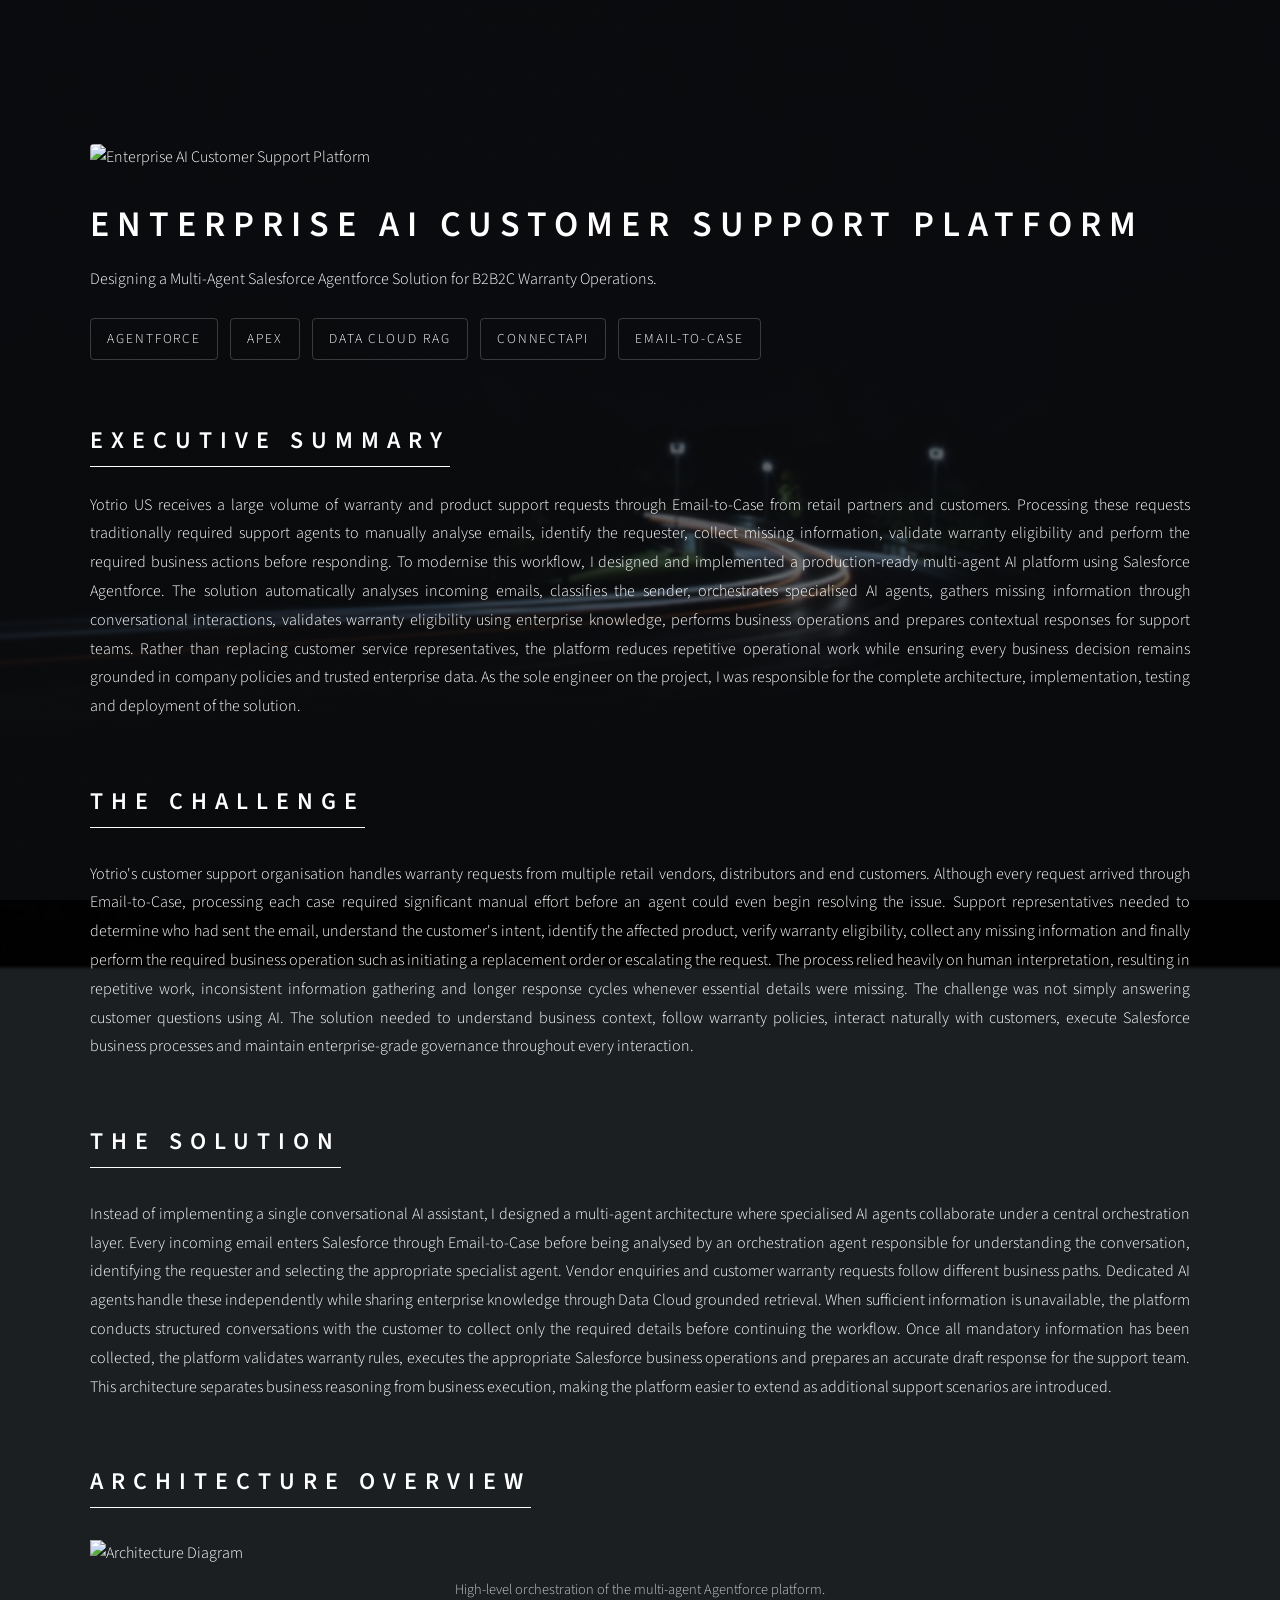
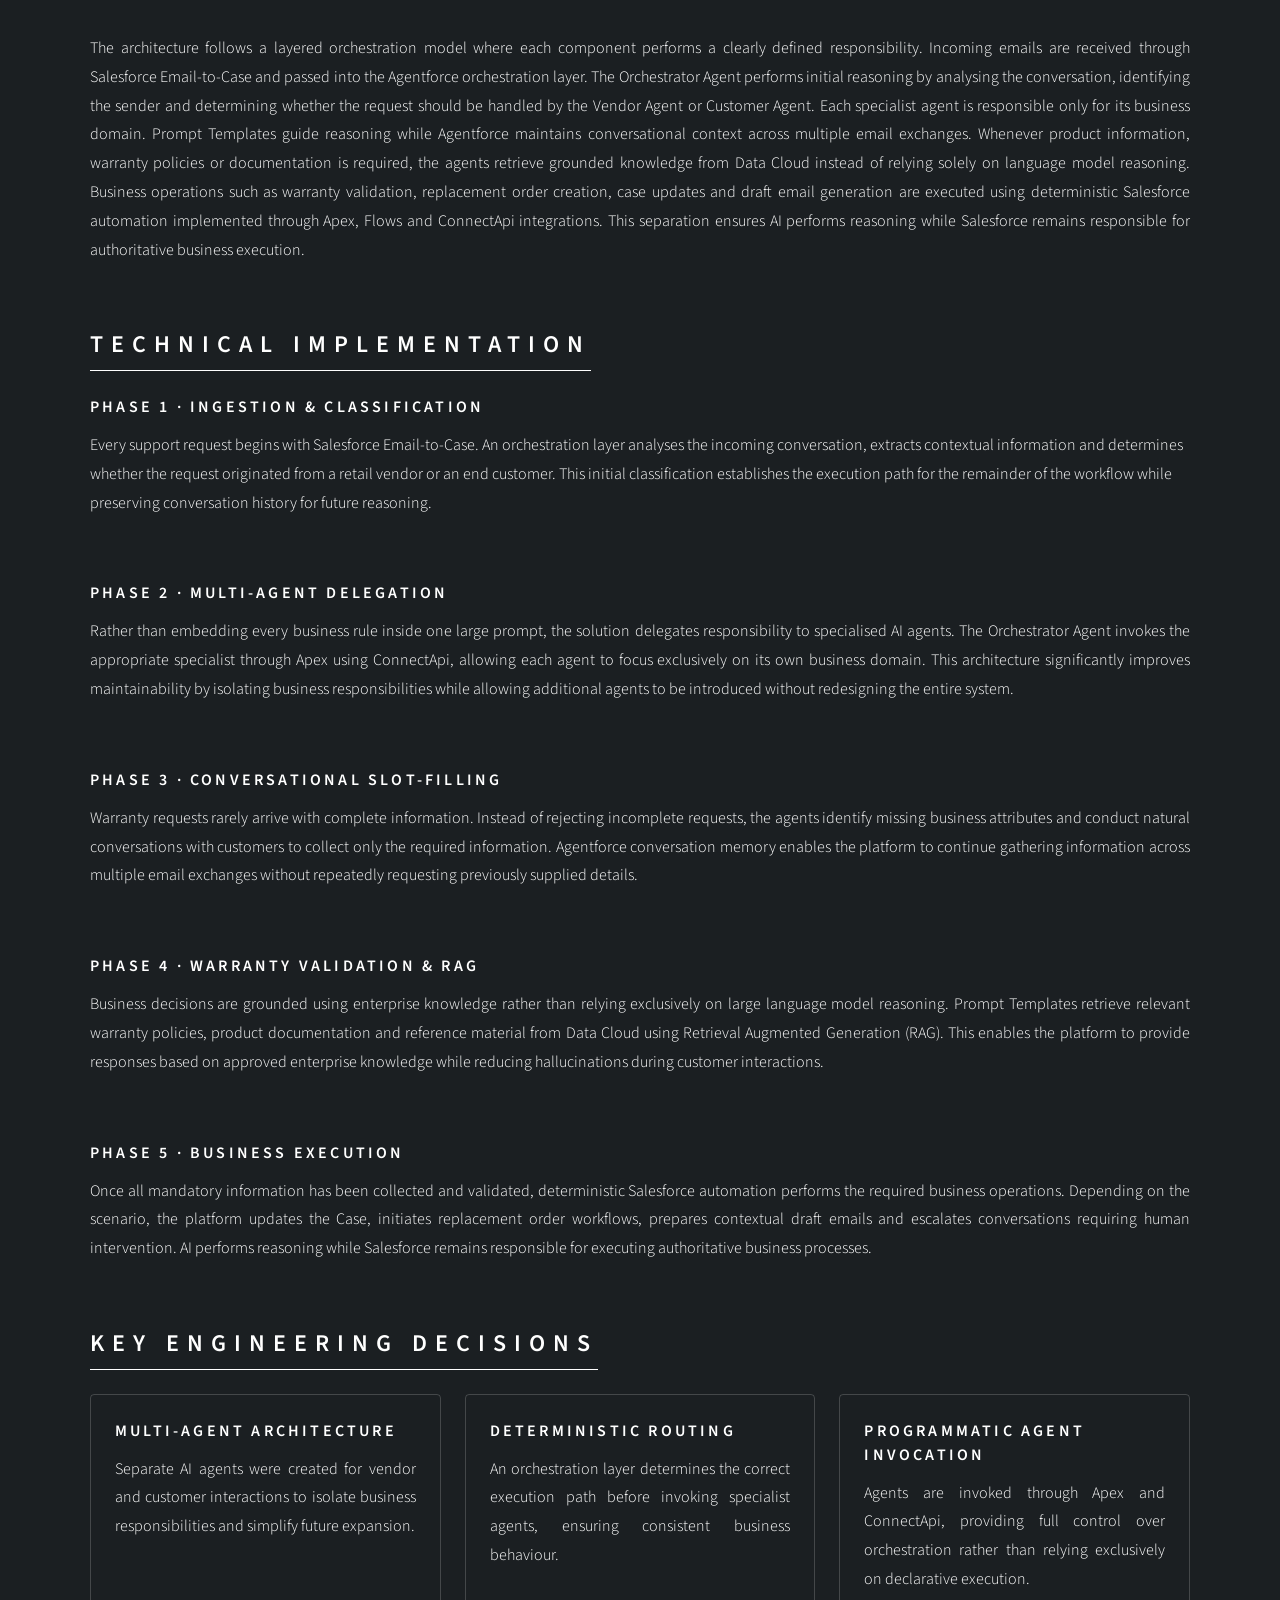
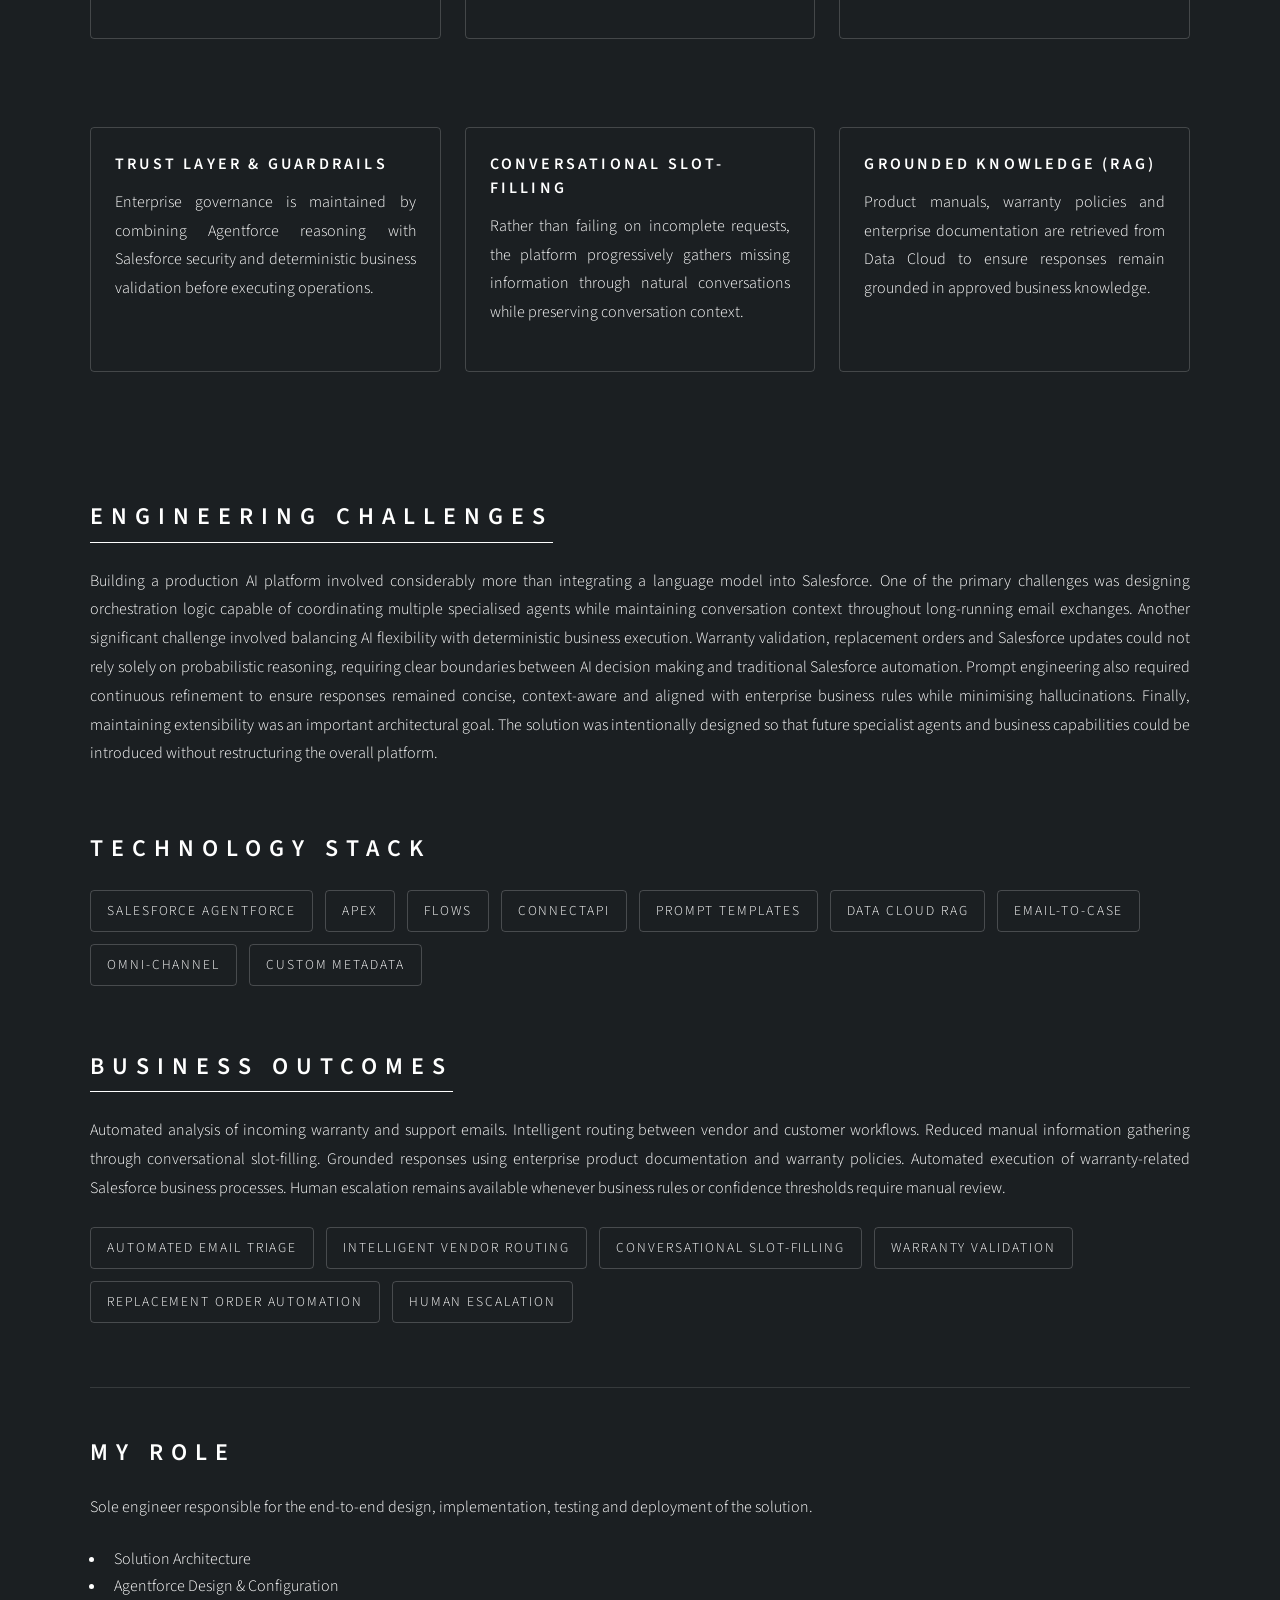
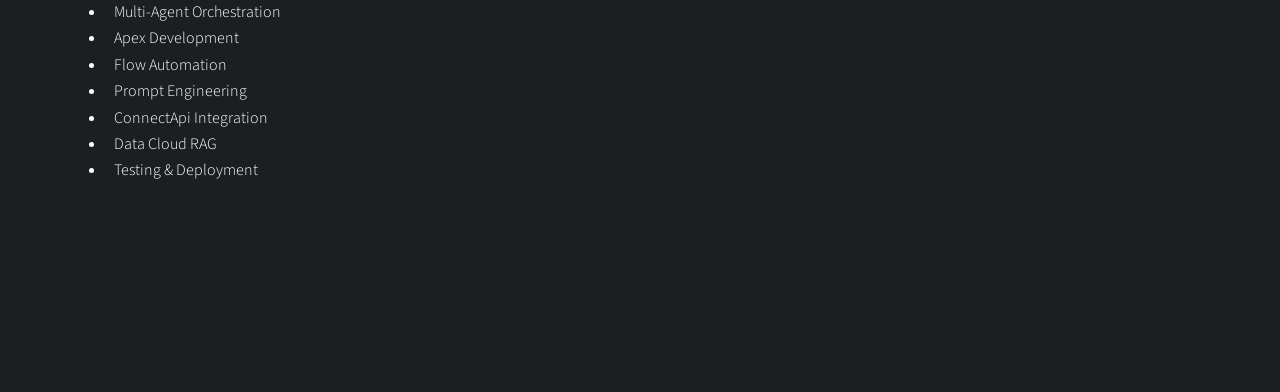
==== commit e41bd1b4: "feat: enhance Agentforce case study with detailed sections on executive summary, challenges, solutio" ====
--- a/work/case-studies/agentforce/index.html
+++ b/work/case-studies/agentforce/index.html
@@ -29,85 +29,245 @@
                     </ul>
                 </header>
                 <section>
-                    <h2>Executive Summary</h2>
-                    <p></p>
-                </section>
-                <section>
-                    <h2>The Challenge</h2>
+                    <h2 class="major">Executive Summary</h2>
+                    <p class="short-content">Yotrio US receives a large volume of warranty and product support requests
+                        through Email-to-Case
+                        from retail partners and customers. Processing these requests traditionally required support
+                        agents to manually analyse emails, identify the requester, collect missing information, validate
+                        warranty eligibility and perform the required business actions before responding.
+
+                        To modernise this workflow, I designed and implemented a production-ready multi-agent AI
+                        platform using Salesforce Agentforce.
+
+                        The solution automatically analyses incoming emails, classifies the sender, orchestrates
+                        specialised AI agents, gathers missing information through conversational interactions,
+                        validates warranty eligibility using enterprise knowledge, performs business operations and
+                        prepares contextual responses for support teams.
+
+                        Rather than replacing customer service representatives, the platform reduces repetitive
+                        operational work while ensuring every business decision remains grounded in company policies and
+                        trusted enterprise data.
+
+                        As the sole engineer on the project, I was responsible for the complete architecture,
+                        implementation, testing and deployment of the solution.</p>
+                </section>
+                <section>
+                    <h2 class="major">The Challenge</h2>
                     <figure>
                         <!-- Before Workflow -->
                     </figure>
-                    <p></p>
-                </section>
-                <section>
-                    <h2>The Solution</h2>
+                    <p class="short-content">
+                        Yotrio's customer support organisation handles warranty requests from multiple retail vendors,
+                        distributors and end customers. Although every request arrived through Email-to-Case, processing
+                        each case required significant manual effort before an agent could even begin resolving the
+                        issue.
+
+                        Support representatives needed to determine who had sent the email, understand the customer's
+                        intent, identify the affected product, verify warranty eligibility, collect any missing
+                        information and finally perform the required business operation such as initiating a replacement
+                        order or escalating the request.
+
+                        The process relied heavily on human interpretation, resulting in repetitive work, inconsistent
+                        information gathering and longer response cycles whenever essential details were missing.
+
+                        The challenge was not simply answering customer questions using AI. The solution needed to
+                        understand business context, follow warranty policies, interact naturally with customers,
+                        execute Salesforce business processes and maintain enterprise-grade governance throughout every
+                        interaction.
+                    </p>
+                </section>
+                <section>
+                    <h2 class="major">The Solution</h2>
                     <figure>
                         <!-- High Level Solution -->
                     </figure>
-                    <p></p>
-                </section>
-                <section>
-                    <h2>Architecture Overview</h2>
+                    <p class="short-content">Instead of implementing a single conversational AI assistant, I designed a
+                        multi-agent
+                        architecture where specialised AI agents collaborate under a central orchestration layer.
+
+                        Every incoming email enters Salesforce through Email-to-Case before being analysed by an
+                        orchestration agent responsible for understanding the conversation, identifying the requester
+                        and selecting the appropriate specialist agent.
+
+                        Vendor enquiries and customer warranty requests follow different business paths. Dedicated AI
+                        agents handle these independently while sharing enterprise knowledge through Data Cloud grounded
+                        retrieval.
+
+                        When sufficient information is unavailable, the platform conducts structured conversations with
+                        the customer to collect only the required details before continuing the workflow.
+
+                        Once all mandatory information has been collected, the platform validates warranty rules,
+                        executes the appropriate Salesforce business operations and prepares an accurate draft response
+                        for the support team.
+
+                        This architecture separates business reasoning from business execution, making the platform
+                        easier to extend as additional support scenarios are introduced.</p>
+                </section>
+                <section>
+                    <h2 class="major">Architecture Overview</h2>
                     <figure>
                         <img src="../images/agentforce-architecture.png" alt="Architecture Diagram">
                         <figcaption>High-level orchestration of the multi-agent Agentforce platform.</figcaption>
                     </figure>
-                </section>
-                <section>
-                    <h2>Technical Implementation</h2>
+                    <p class="short-content">The architecture follows a layered orchestration model where each component
+                        performs a clearly defined responsibility.
+
+                        Incoming emails are received through Salesforce Email-to-Case and passed into the Agentforce
+                        orchestration layer.
+
+                        The Orchestrator Agent performs initial reasoning by analysing the conversation, identifying the
+                        sender and determining whether the request should be handled by the Vendor Agent or Customer
+                        Agent.
+
+                        Each specialist agent is responsible only for its business domain. Prompt Templates guide
+                        reasoning while Agentforce maintains conversational context across multiple email exchanges.
+
+                        Whenever product information, warranty policies or documentation is required, the agents
+                        retrieve grounded knowledge from Data Cloud instead of relying solely on language model
+                        reasoning.
+
+                        Business operations such as warranty validation, replacement order creation, case updates and
+                        draft email generation are executed using deterministic Salesforce automation implemented
+                        through Apex, Flows and ConnectApi integrations.
+
+                        This separation ensures AI performs reasoning while Salesforce remains responsible for
+                        authoritative business execution.</p>
+                </section>
+                <section>
+                    <h2 class="major">Technical Implementation</h2>
                     <section>
                         <h3>Phase 1 · Ingestion & Classification</h3>
-                        <p></p>
+                        <p>Every support request begins with Salesforce Email-to-Case.
+
+                            An orchestration layer analyses the incoming conversation, extracts contextual information
+                            and determines whether the request originated from a retail vendor or an end customer.
+
+                            This initial classification establishes the execution path for the remainder of the workflow
+                            while preserving conversation history for future reasoning.</p>
                     </section>
                     <section>
                         <h3>Phase 2 · Multi-Agent Delegation</h3>
-                        <p></p>
+                        <p class="short-content">
+                            Rather than embedding every business rule inside one large prompt, the solution delegates
+                            responsibility to specialised AI agents.
+
+                            The Orchestrator Agent invokes the appropriate specialist through Apex using ConnectApi,
+                            allowing each agent to focus exclusively on its own business domain.
+
+                            This architecture significantly improves maintainability by isolating business
+                            responsibilities while allowing additional agents to be introduced without redesigning the
+                            entire system.
+                        </p>
                     </section>
                     <section>
                         <h3>Phase 3 · Conversational Slot-Filling</h3>
-                        <p></p>
+                        <p class="short-content">
+                            Warranty requests rarely arrive with complete information.
+
+                            Instead of rejecting incomplete requests, the agents identify missing business attributes
+                            and conduct natural conversations with customers to collect only the required information.
+
+                            Agentforce conversation memory enables the platform to continue gathering information across
+                            multiple email exchanges without repeatedly requesting previously supplied details.
+                        </p>
                     </section>
                     <section>
                         <h3>Phase 4 · Warranty Validation & RAG</h3>
-                        <p></p>
+                        <p class="short-content">
+                            Business decisions are grounded using enterprise knowledge rather than relying exclusively
+                            on large language model reasoning.
+
+                            Prompt Templates retrieve relevant warranty policies, product documentation and reference
+                            material from Data Cloud using Retrieval Augmented Generation (RAG).
+
+                            This enables the platform to provide responses based on approved enterprise knowledge while
+                            reducing hallucinations during customer interactions.
+                        </p>
                     </section>
                     <section>
                         <h3>Phase 5 · Business Execution</h3>
-                        <p></p>
-                    </section>
-                </section>
-                <section>
-                    <h2>Key Engineering Decisions</h2>
+                        <p class="short-content">
+                            Once all mandatory information has been collected and validated, deterministic Salesforce
+                            automation performs the required business operations.
+
+                            Depending on the scenario, the platform updates the Case, initiates replacement order
+                            workflows, prepares contextual draft emails and escalates conversations requiring human
+                            intervention.
+
+                            AI performs reasoning while Salesforce remains responsible for executing authoritative
+                            business processes.
+                        </p>
+                    </section>
+                </section>
+                <section>
+                    <h2 class="major">Key Engineering Decisions</h2>
                     <div class="decision-grid">
                         <section class="decision-card">
                             <h3>Multi-Agent Architecture</h3>
-                            <p></p>
+                            <p class="short-content">
+                                Separate AI agents were created for vendor and customer interactions to isolate business
+                                responsibilities and simplify future expansion.
+                            </p>
                         </section>
                         <section class="decision-card">
                             <h3>Deterministic Routing</h3>
-                            <p></p>
+                            <p class="short-content">
+                                An orchestration layer determines the correct execution path before invoking specialist
+                                agents, ensuring consistent business behaviour.
+                            </p>
                         </section>
                         <section class="decision-card">
                             <h3>Programmatic Agent Invocation</h3>
-                            <p></p>
+                            <p class="short-content">
+                                Agents are invoked through Apex and ConnectApi, providing full control over
+                                orchestration rather than relying exclusively on declarative execution.
+                            </p>
                         </section>
                         <section class="decision-card">
                             <h3>Trust Layer & Guardrails</h3>
-                            <p></p>
+                            <p class="short-content">
+                                Enterprise governance is maintained by combining Agentforce reasoning with Salesforce
+                                security and deterministic business validation before executing operations.
+                            </p>
                         </section>
                         <section class="decision-card">
                             <h3>Conversational Slot-Filling</h3>
-                            <p></p>
+                            <p class="short-content">
+                                Rather than failing on incomplete requests, the platform progressively gathers missing
+                                information through natural conversations while preserving conversation context.
+                            </p>
                         </section>
                         <section class="decision-card">
                             <h3>Grounded Knowledge (RAG)</h3>
-                            <p></p>
+                            <p class="short-content">
+                                Product manuals, warranty policies and enterprise documentation are retrieved from Data
+                                Cloud to ensure responses remain grounded in approved business knowledge.
+                            </p>
                         </section>
                     </div>
                 </section>
                 <section>
-                    <h2>Engineering Challenges</h2>
-                    <p></p>
+                    <h2 class="major">Engineering Challenges</h2>
+                    <p class="short-content">
+                        Building a production AI platform involved considerably more than integrating a language model
+                        into Salesforce.
+
+                        One of the primary challenges was designing orchestration logic capable of coordinating multiple
+                        specialised agents while maintaining conversation context throughout long-running email
+                        exchanges.
+
+                        Another significant challenge involved balancing AI flexibility with deterministic business
+                        execution. Warranty validation, replacement orders and Salesforce updates could not rely solely
+                        on probabilistic reasoning, requiring clear boundaries between AI decision making and
+                        traditional Salesforce automation.
+
+                        Prompt engineering also required continuous refinement to ensure responses remained concise,
+                        context-aware and aligned with enterprise business rules while minimising hallucinations.
+
+                        Finally, maintaining extensibility was an important architectural goal. The solution was
+                        intentionally designed so that future specialist agents and business capabilities could be
+                        introduced without restructuring the overall platform.
+                    </p>
                 </section>
                 <section>
                     <h2>Technology Stack</h2>
@@ -124,7 +284,16 @@
                     </ul>
                 </section>
                 <section>
-                    <h2>Business Outcomes</h2>
+                    <h2 class="major">Business Outcomes</h2>
+                    <p class="short-content">
+                        Automated analysis of incoming warranty and support emails.
+                        Intelligent routing between vendor and customer workflows.
+                        Reduced manual information gathering through conversational slot-filling.
+                        Grounded responses using enterprise product documentation and warranty policies.
+                        Automated execution of warranty-related Salesforce business processes.
+                        Human escalation remains available whenever business rules or confidence thresholds require
+                        manual review.
+                    </p>
                     <ul class="outcomes">
                         <li>Automated Email Triage</li>
                         <li>Intelligent Vendor Routing</li>
@@ -136,7 +305,8 @@
                 </section>
                 <aside class="my-role">
                     <h2>My Role</h2>
-                    <p>Sole engineer responsible for the end-to-end design, implementation, testing and deployment of the solution.</p>
+                    <p>Sole engineer responsible for the end-to-end design, implementation, testing and deployment of
+                        the solution.</p>
                     <ul>
                         <li>Solution Architecture</li>
                         <li>Agentforce Design & Configuration</li>
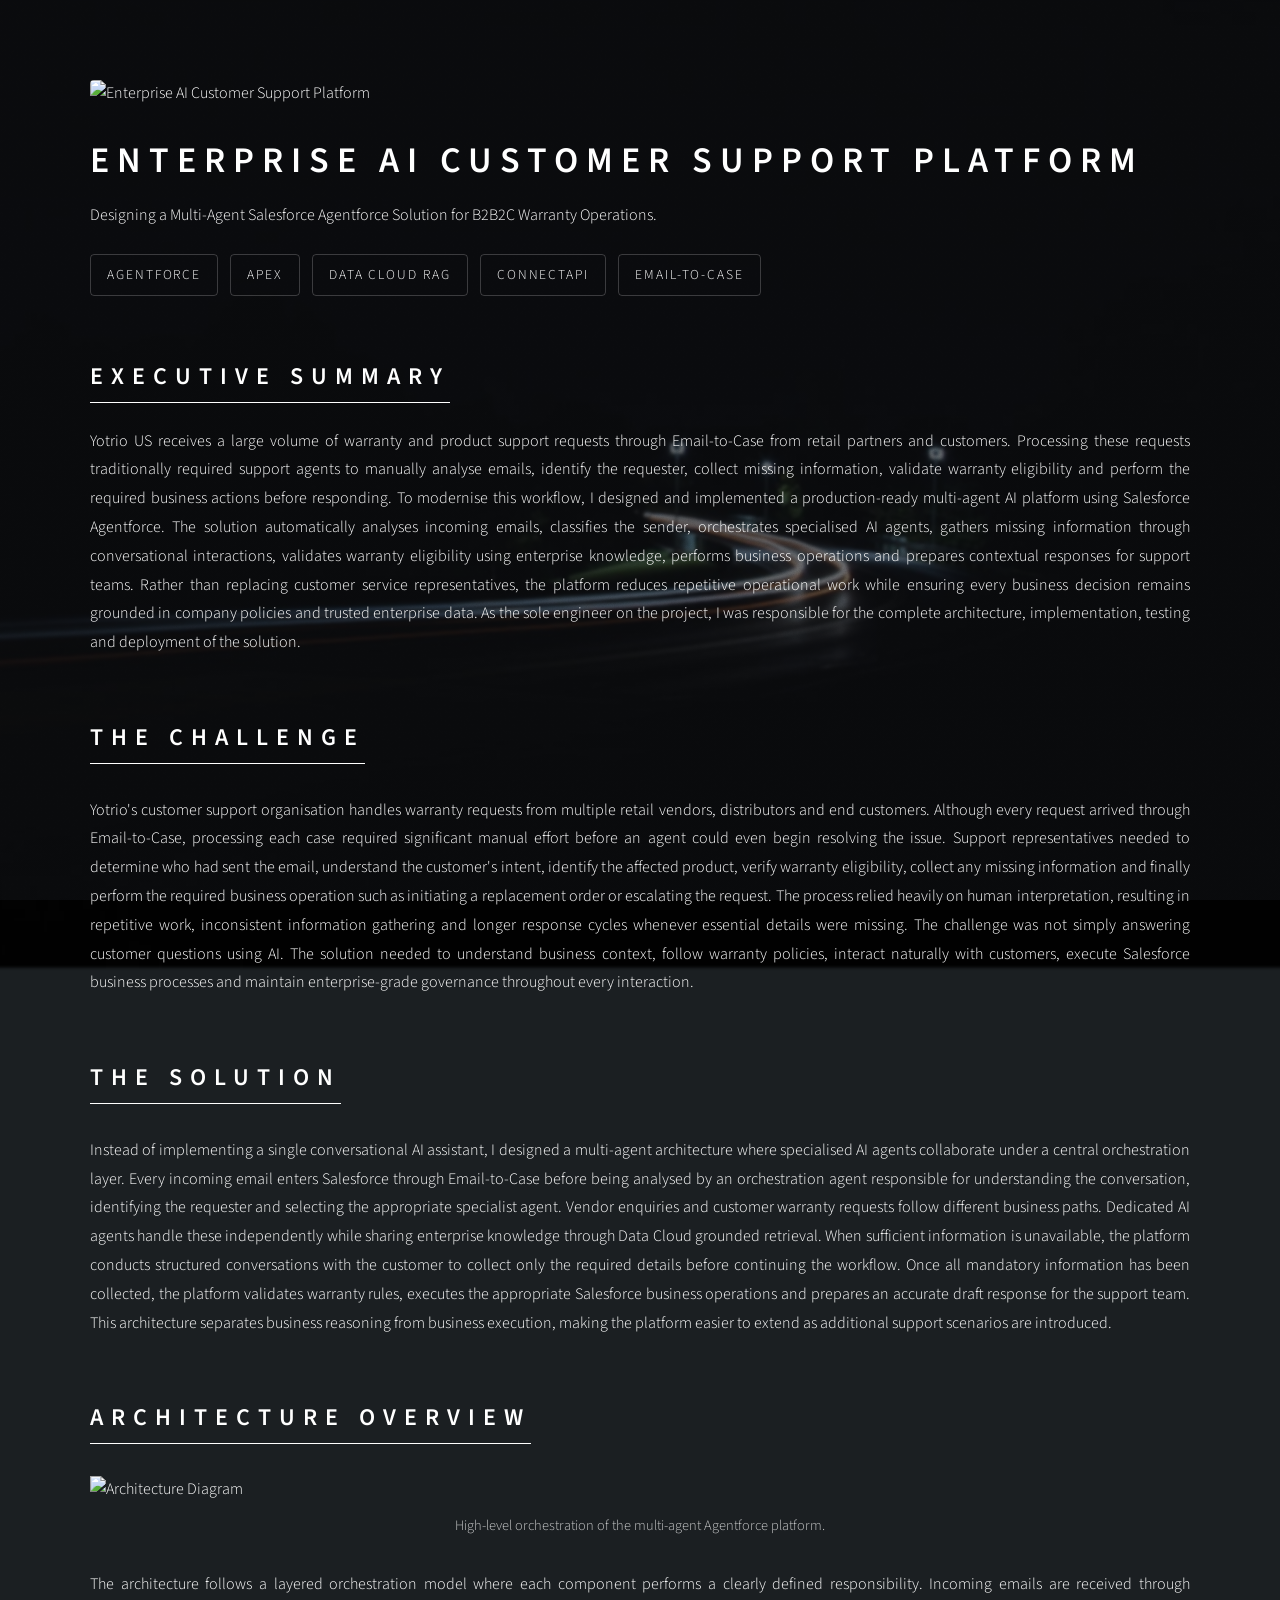
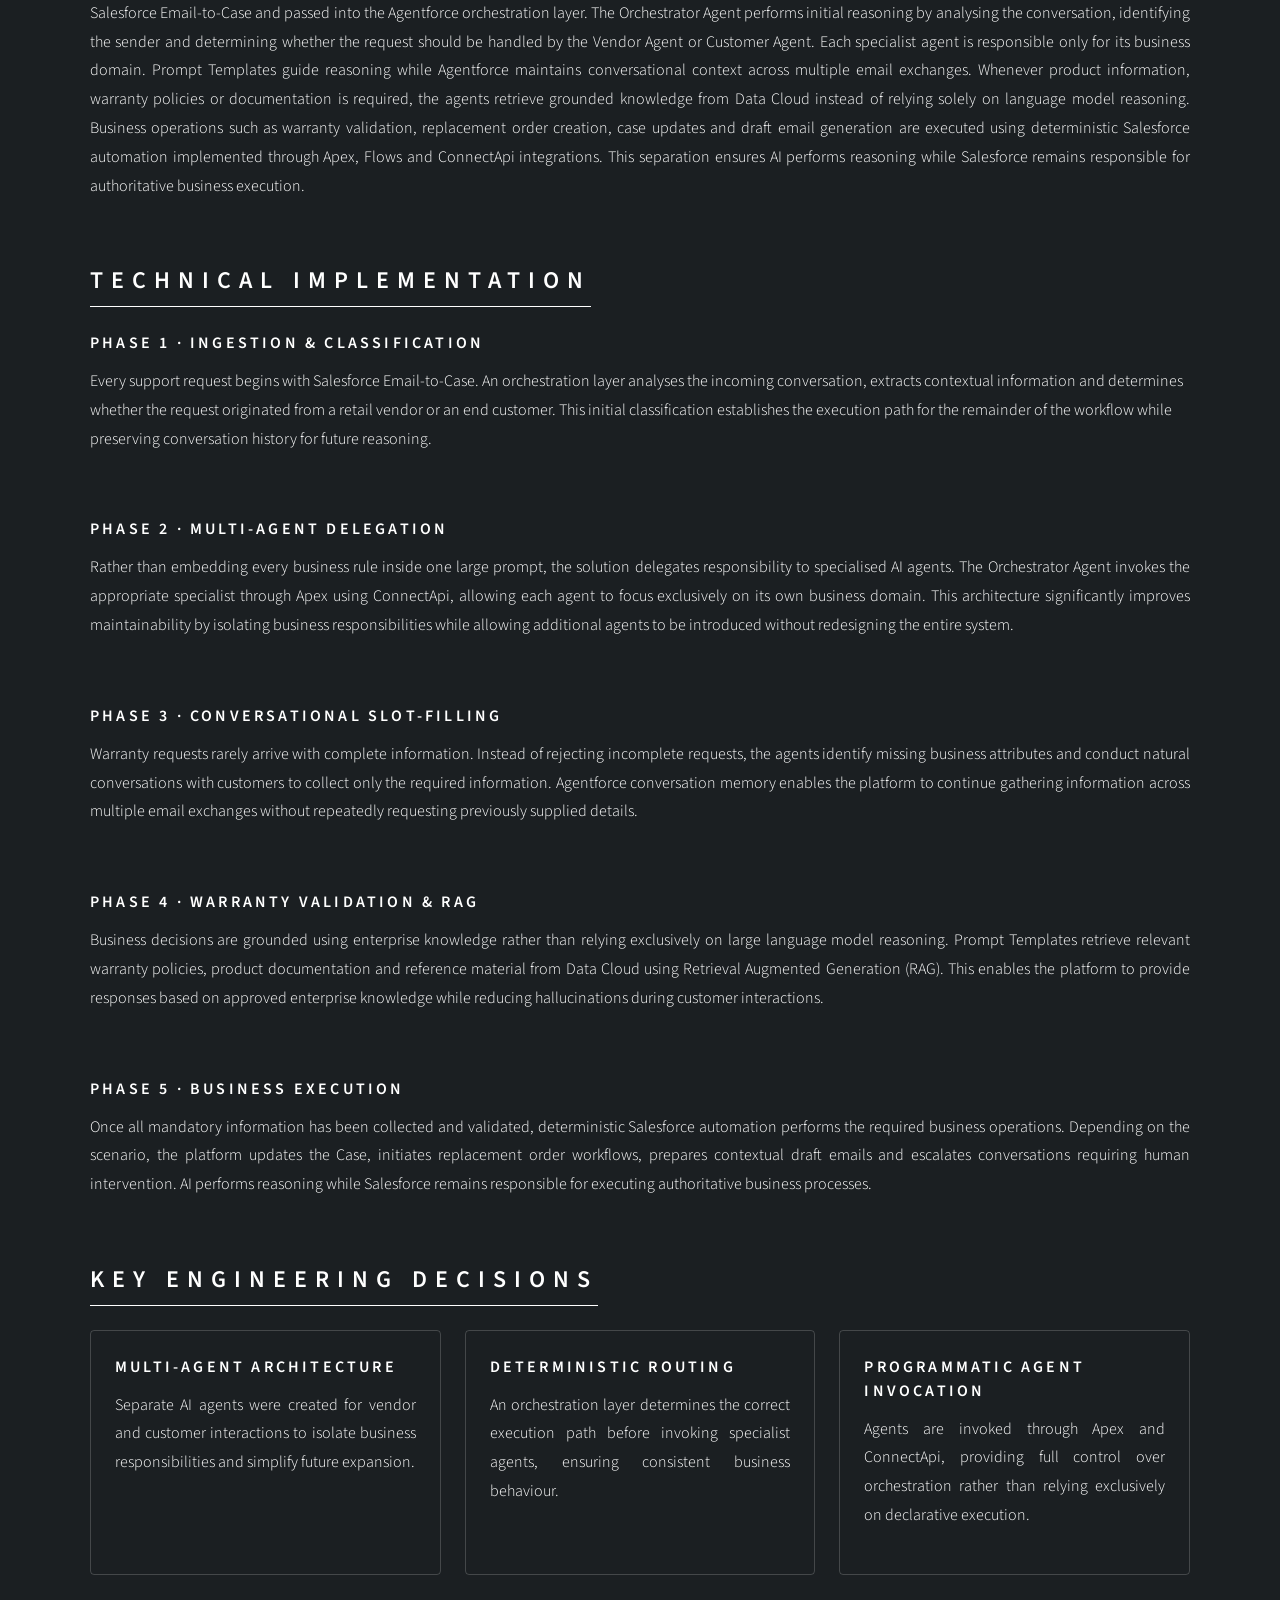
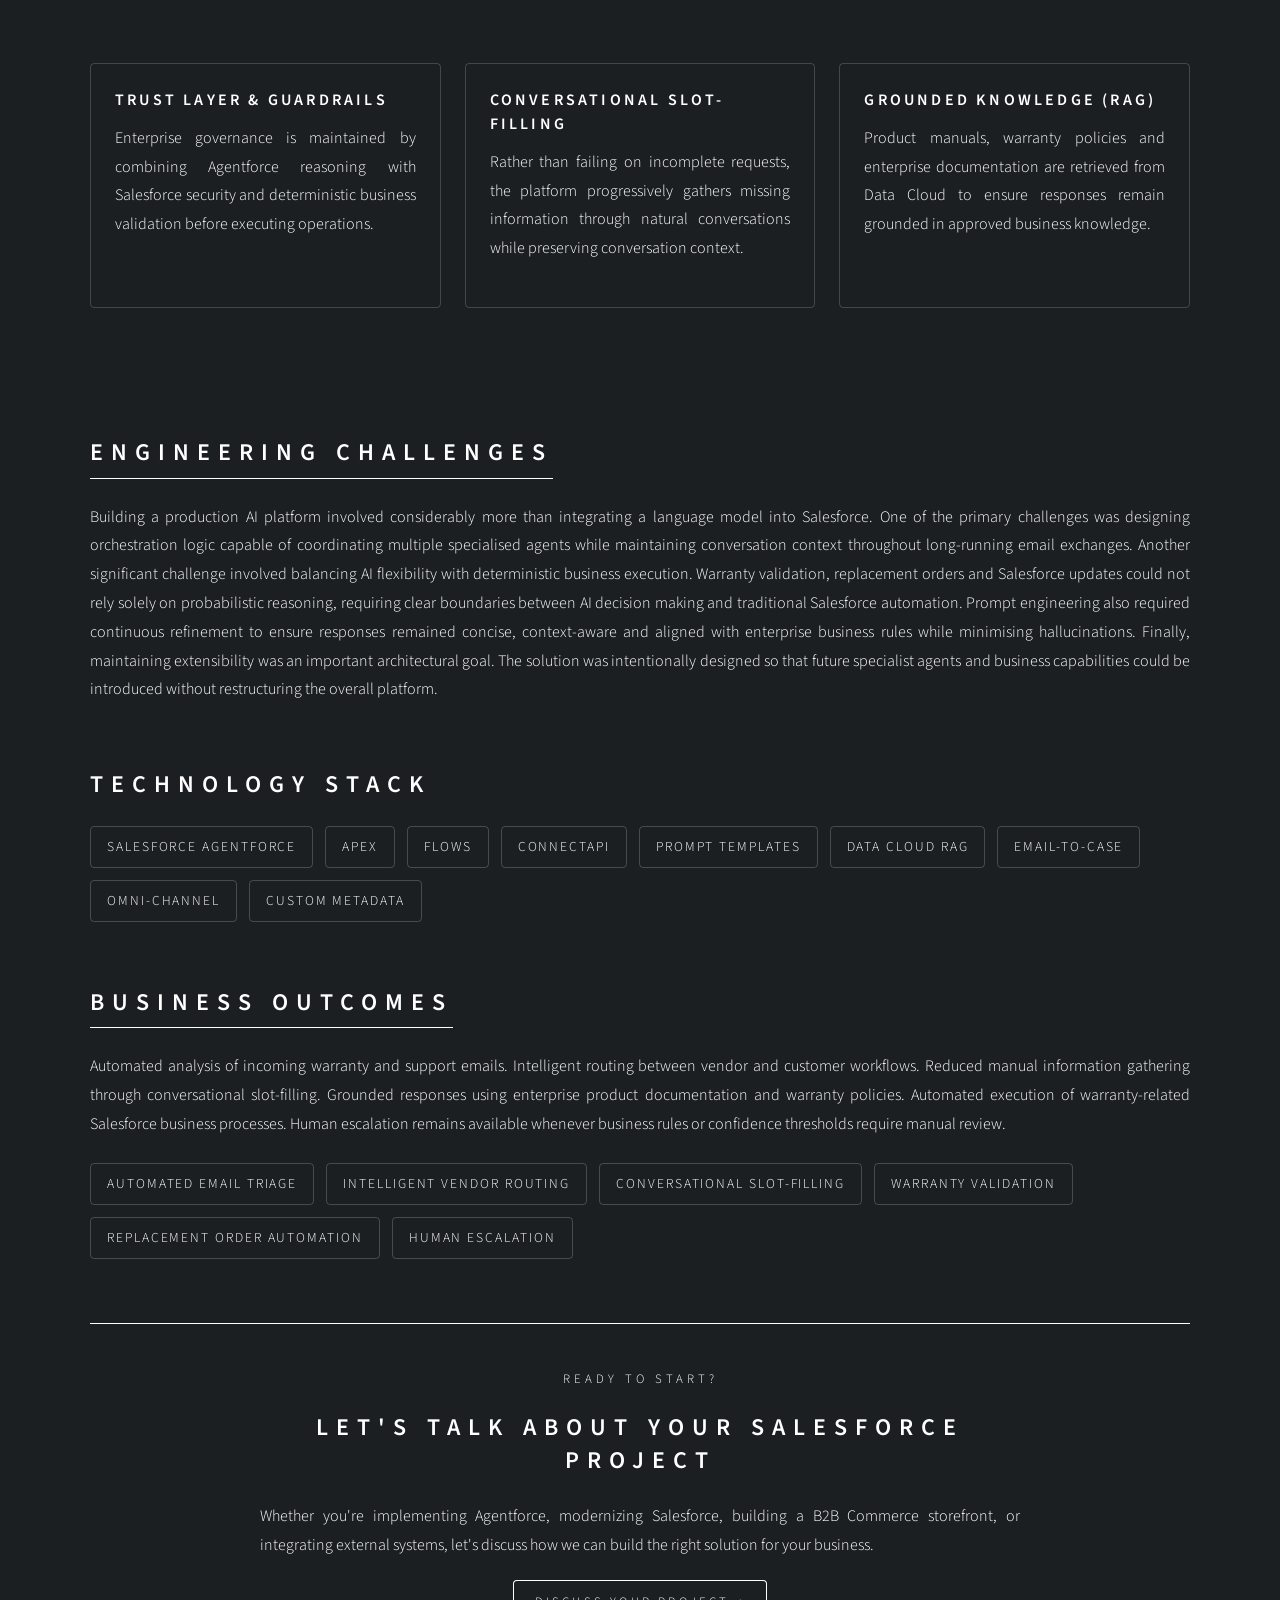
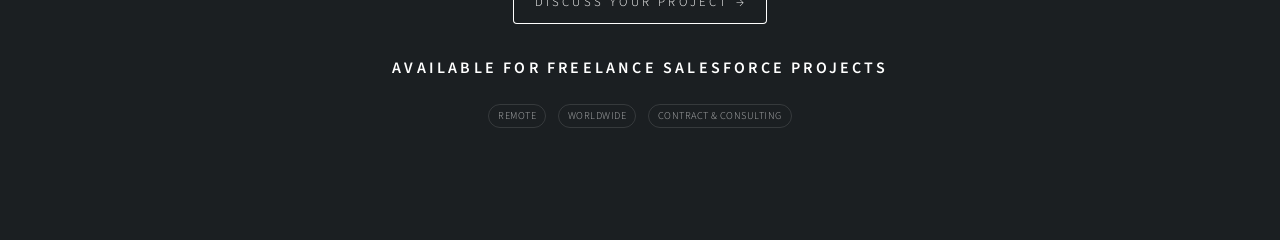
==== commit 082c1110: "feat: add call-to-action sections and improve case study descriptions in index.html and case study p" ====
--- a/work/case-studies/agentforce/index.html
+++ b/work/case-studies/agentforce/index.html
@@ -19,7 +19,7 @@
                         <img src="../images/agentforce-banner.jpg" alt="Enterprise AI Customer Support Platform">
                     </figure>
                     <h1>Enterprise AI Customer Support Platform</h1>
-                    <p>Designing a Multi-Agent Salesforce Agentforce Solution for B2B2C Warranty Operations.</p>
+                    <p class="short-content">Designing a Multi-Agent Salesforce Agentforce Solution for B2B2C Warranty Operations.</p>
                     <ul class="tech-stack">
                         <li>Agentforce</li>
                         <li>Apex</li>
@@ -303,22 +303,29 @@
                         <li>Human Escalation</li>
                     </ul>
                 </section>
-                <aside class="my-role">
-                    <h2>My Role</h2>
-                    <p>Sole engineer responsible for the end-to-end design, implementation, testing and deployment of
-                        the solution.</p>
-                    <ul>
-                        <li>Solution Architecture</li>
-                        <li>Agentforce Design & Configuration</li>
-                        <li>Multi-Agent Orchestration</li>
-                        <li>Apex Development</li>
-                        <li>Flow Automation</li>
-                        <li>Prompt Engineering</li>
-                        <li>ConnectApi Integration</li>
-                        <li>Data Cloud RAG</li>
-                        <li>Testing & Deployment</li>
+                  <hr>
+                <section class="cta-section">
+                    <div class="cta-container">
+                        <p class="cta-tag">READY TO START?</p>
+                        <h2 class="cta-title">
+                            Let's Talk About Your Salesforce Project
+                        </h2>
+                        <p class="short-content">
+                            Whether you're implementing Agentforce, modernizing Salesforce, building a B2B Commerce
+                            storefront, or integrating external systems, let's discuss how we can build the right
+                            solution for your business.
+                        </p>
+                        <a href="contact.html" class="button">Discuss Your Project →</a>
+                    </div>
+                    <div>
+                        <h3 class="align-center"> Available for Freelance Salesforce Projects</h3>
+                    </div>
+                    <ul class="work-location tech-stack">
+                        <li class="badge">Remote</li>
+                        <li class="badge">Worldwide</li>
+                        <li class="badge">Contract & Consulting</li>
                     </ul>
-                </aside>
+                </section>
             </article>
         </main>
     </div>
--- a/assets/css/main.css
+++ b/assets/css/main.css
@@ -1779,6 +1779,15 @@
 }
 
 /*New */
+.case-study-list li {
+    margin-bottom: 2rem;
+    list-style-type: none;
+}
+
+.case-study-button {
+    margin-bottom: 1.5rem;
+}
+
 .services-grid {
     display: grid;
     grid-template-columns: repeat(2, 1fr);
@@ -1817,6 +1826,7 @@
     font-size: .92rem;
     line-height: 1.5;
 }
+
 .tech-stack {
     display: flex;
     flex-wrap: wrap;
@@ -1831,34 +1841,140 @@
     font-size: .65rem;
     border: 1px solid rgba(255, 255, 255, .12);
     background: transparent;
-    color:rgba(255,255,255,.65);
+    color: rgba(255, 255, 255, .65);
     border-radius: 999px;
     letter-spacing: .03rem;
 }
-.work-location{
-    justify-content:center;
-}
-@media screen and (max-width:736px){
-.services-grid{
-    grid-template-columns:1fr !important;
-    gap:1rem;
-}
-.service-card{
-    padding:1.4rem;
-}
-.service-icon{
-    font-size:1.6rem;
-}
-.service-content h3{
-    font-size:1rem;
-    line-height:1.4;
-}
-.service-content p{
-    font-size:1rem;
-    line-height:1.7;
-}
-.tech-stack .badge{
-    font-size:.72rem;
-    padding:.25rem .65rem;
-}
+
+.work-location {
+    justify-content: center;
+}
+
+@media screen and (max-width:736px) {
+    .services-grid {
+        grid-template-columns: 1fr !important;
+        gap: 1rem;
+    }
+
+    .service-card {
+        padding: 1.4rem;
+    }
+
+    .service-icon {
+        font-size: 1.6rem;
+    }
+
+    .service-content h3 {
+        font-size: 1rem;
+        line-height: 1.4;
+    }
+
+    .service-content p {
+        font-size: 1rem;
+        line-height: 1.7;
+    }
+
+    .tech-stack .badge {
+        font-size: .72rem;
+        padding: .25rem .65rem;
+    }
+}
+
+/* Testimonials */
+
+.testimonials-strip {
+    max-width: 730px;
+    margin: 2.5rem auto 0;
+    padding: 1.75rem 2rem;
+    text-align: center;
+    border: solid 1px rgba(255, 255, 255, 0.18);
+    background: rgba(255, 255, 255, 0.03);
+    backdrop-filter: blur(10px);
+    -webkit-backdrop-filter: blur(10px);
+    border-radius: 4px;
+    border-left: 2px solid rgba(255, 255, 255, .75);
+}
+
+.testimonials-strip .stars {
+    display: block;
+    color: #ffffff;
+    font-size: 0.85rem;
+    letter-spacing: .35rem;
+    margin-bottom: 1rem;
+    opacity: .9;
+}
+
+.testimonials-strip blockquote {
+    margin: 0;
+    font-size: 0.95rem;
+    line-height: 1.9;
+    letter-spacing: .12rem;
+    text-transform: uppercase;
+    font-style: normal;
+    color: rgba(255, 255, 255, .82);
+}
+
+.testimonials-strip .author {
+    margin-top: 1.5rem;
+}
+
+.testimonials-strip .author strong {
+    display: block;
+    font-size: .85rem;
+    letter-spacing: .22rem;
+    text-transform: uppercase;
+}
+
+.testimonials-strip .author span {
+    display: block;
+    margin-top: .25rem;
+    font-size: .7rem;
+    letter-spacing: .18rem;
+    text-transform: uppercase;
+    opacity: .6;
+}
+
+.testimonials-content {
+    font-style: italic;
+    padding: 1rem 0rem 0rem 1rem;
+}
+
+.cta-button {
+    margin-top: 2.5rem;
+    padding-bottom: .25rem;
+    color: #fff;
+    text-decoration: none;
+    text-transform: uppercase;
+    border-bottom: 1px solid rgba(255, 255, 255, .45);
+    transition: all .25s ease;
+    font-weight: 700;
+    letter-spacing: .45rem;
+    font-size: .95rem;
+}
+
+.cta-button::after {
+    width: 0;
+    transition: width .25s ease;
+}
+
+.cta-button:hover::after {
+    width: 100%;
+}
+
+.cta-container {
+    max-width: 760px;
+    margin: 0 auto;
+    text-align: center;
+    margin-bottom: 2rem;
+}
+
+.cta-tag {
+    font-size: 0.8rem;
+    letter-spacing: 0.25rem;
+    text-transform: uppercase;
+    margin-bottom: 1rem;
+}
+
+.cta-title {
+    margin-bottom: 1.5rem;
 }
--- a/assets/css/case-study.css
+++ b/assets/css/case-study.css
@@ -8,14 +8,14 @@
     background-repeat: no-repeat;
     background-attachment: fixed;
 } */
-.case-study-body #bg:after{
+.case-study-body #bg:after {
     transform: scale(1.15);
     filter: blur(.1rem) brightness(.75);
 }
+
 .case-study-page {
     width: min(1100px, calc(100% - 4rem));
     margin: 0 auto;
-    padding: 4rem 0 6rem;
 }
 
 .case-study {
@@ -126,19 +126,6 @@
 }
 
 /* ==========================
-   My Role
-========================== */
-
-.my-role {
-    border-top: solid 1px rgba(255, 255, 255, .12);
-    padding-top: 3rem;
-}
-
-.my-role ul {
-    margin-top: 1.5rem;
-}
-
-/* ==========================
    Images
 ========================== */
 
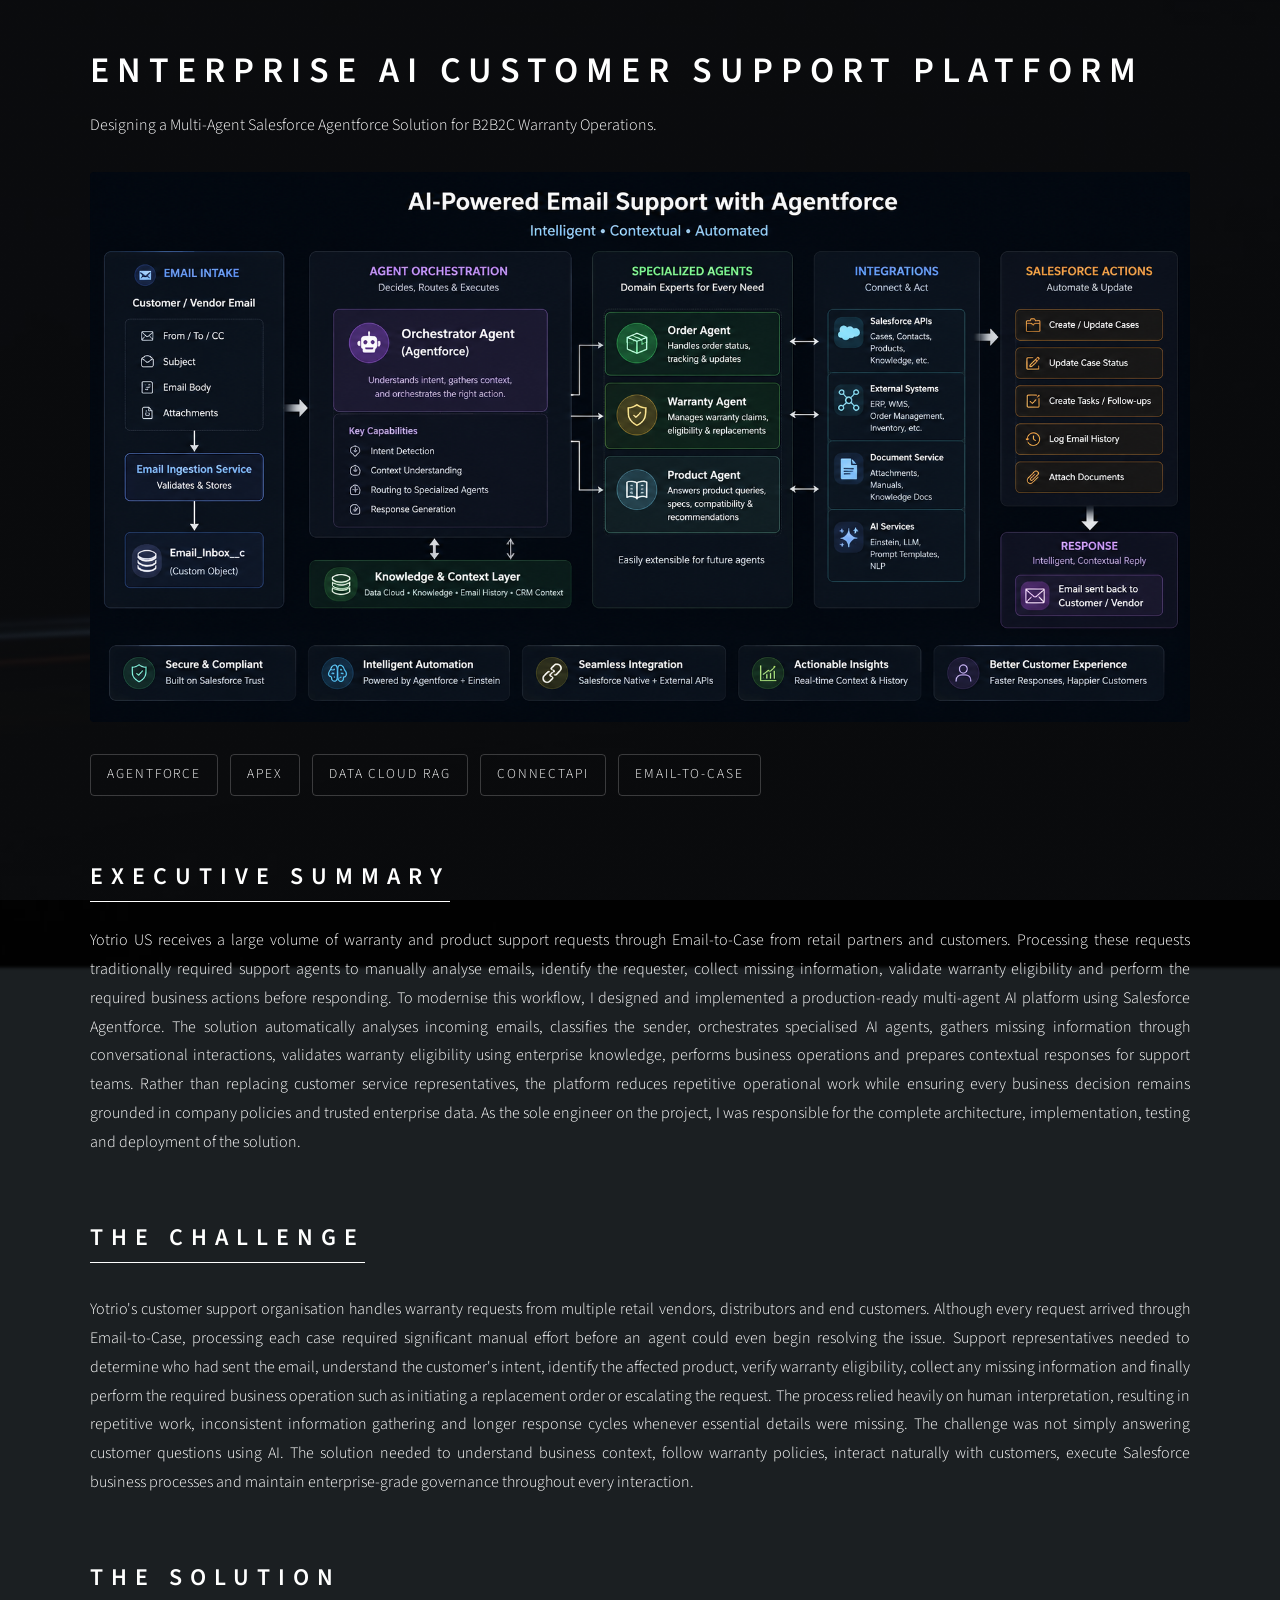
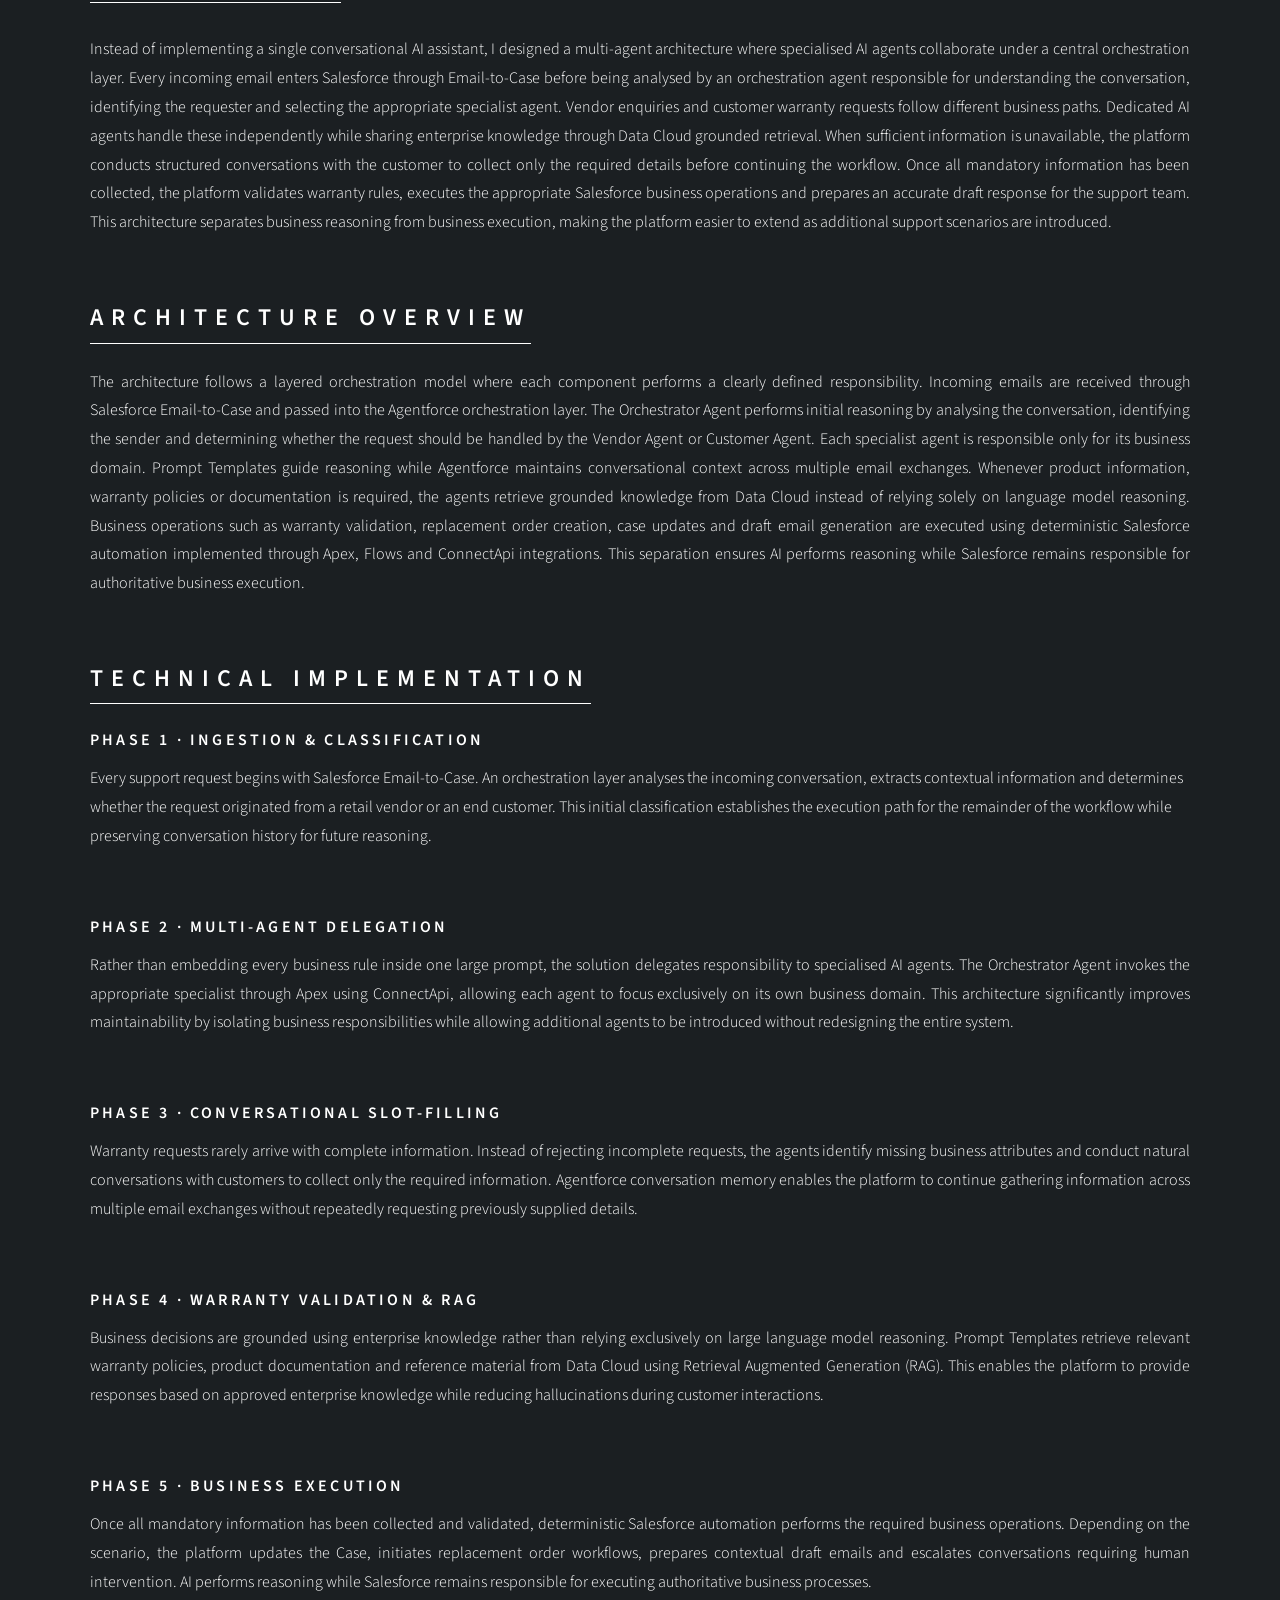
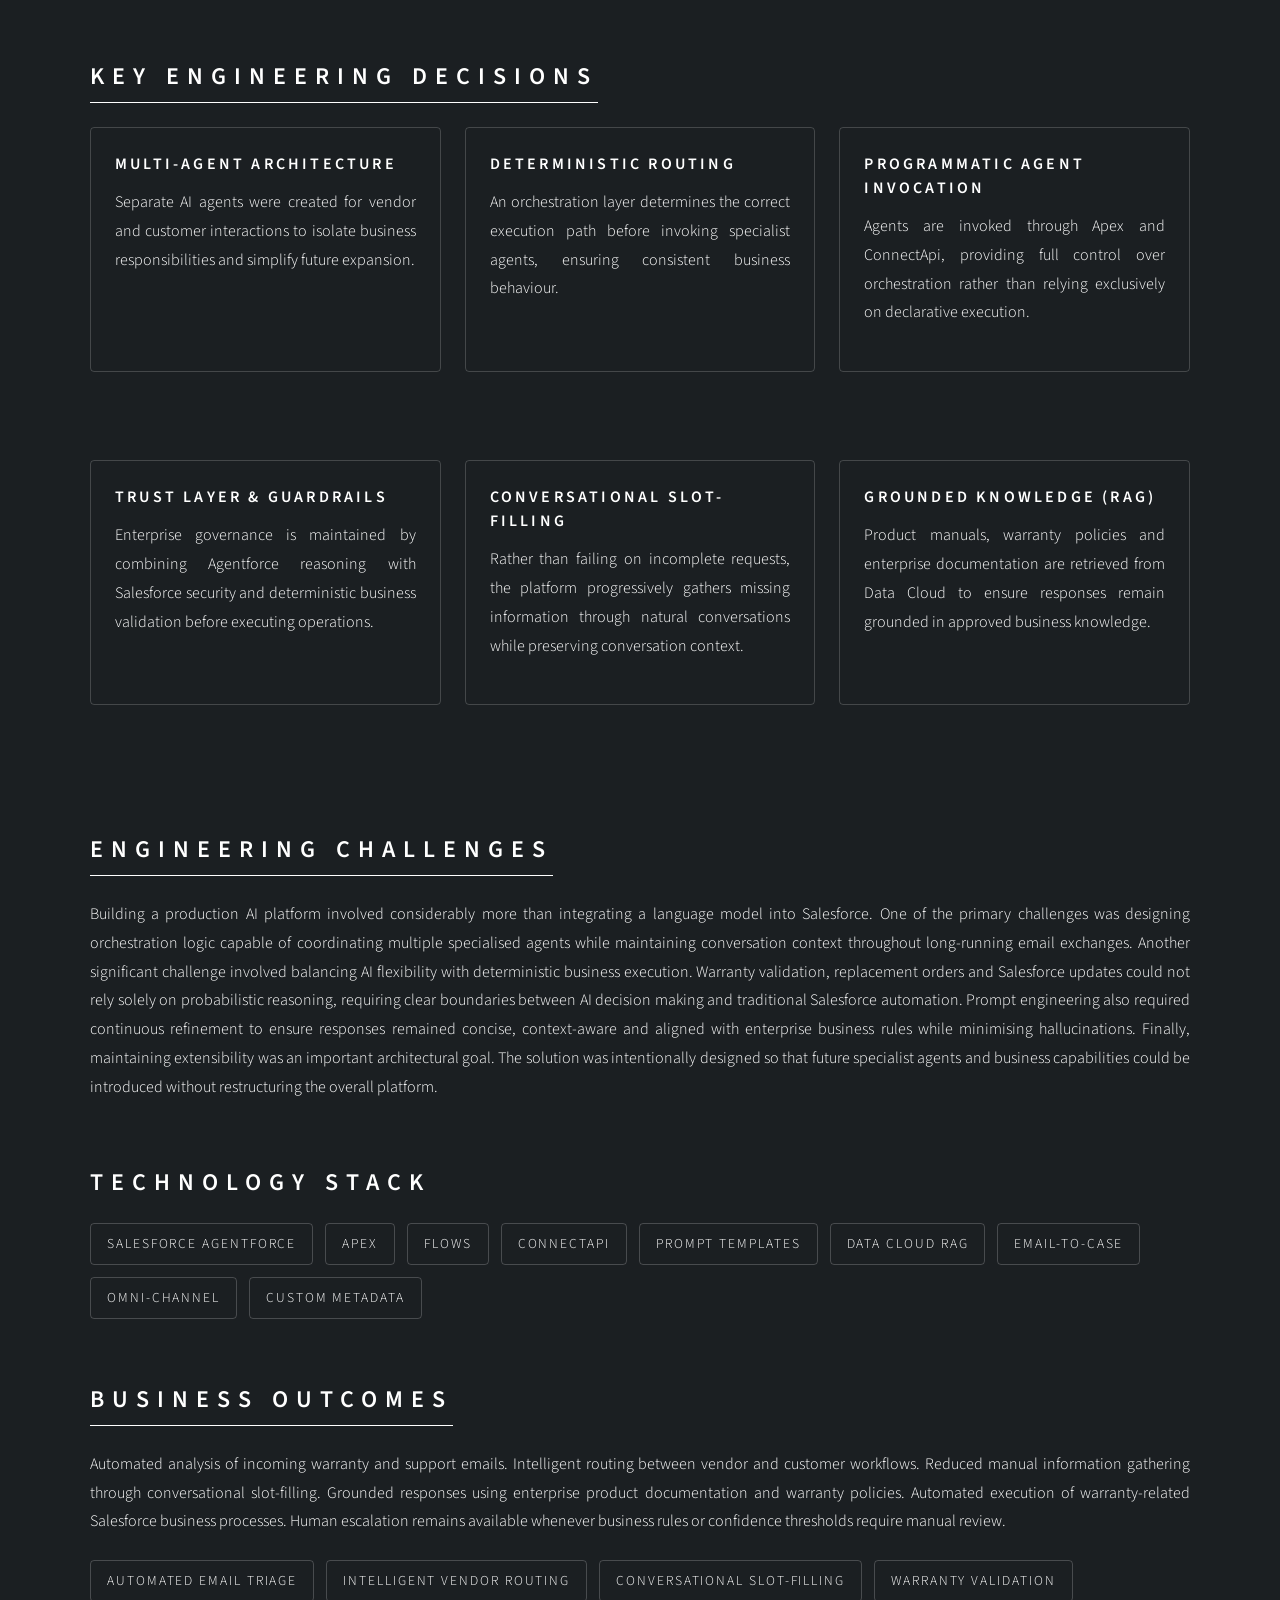
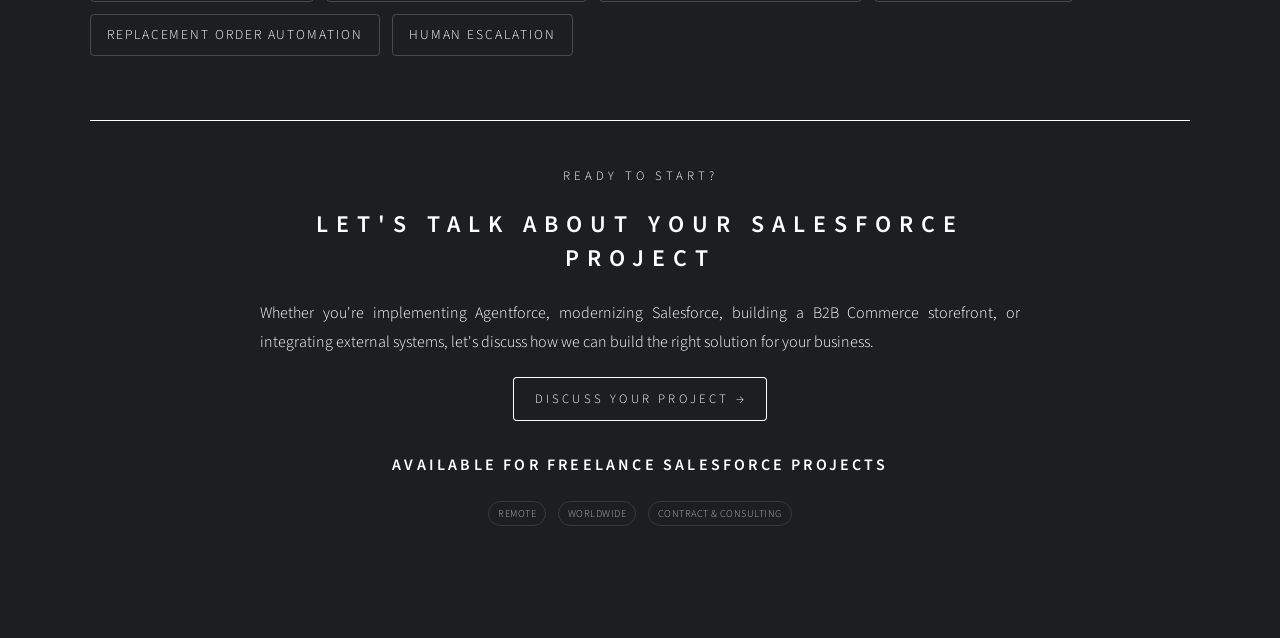
==== commit 59f4b949: "fix: update hero image path and remove unused architecture figure in Agentforce case study" ====
--- a/work/case-studies/agentforce/index.html
+++ b/work/case-studies/agentforce/index.html
@@ -15,11 +15,11 @@
         <main class="case-study-page">
             <article class="case-study">
                 <header class="case-hero">
-                    <figure class="hero-image">
-                        <img src="../images/agentforce-banner.jpg" alt="Enterprise AI Customer Support Platform">
-                    </figure>
                     <h1>Enterprise AI Customer Support Platform</h1>
                     <p class="short-content">Designing a Multi-Agent Salesforce Agentforce Solution for B2B2C Warranty Operations.</p>
+                       <figure class="hero-image">
+                        <img src="../../../images/multi-agent-framework.png" alt="Enterprise AI Customer Support Platform">
+                    </figure>
                     <ul class="tech-stack">
                         <li>Agentforce</li>
                         <li>Apex</li>
@@ -105,10 +105,6 @@
                 </section>
                 <section>
                     <h2 class="major">Architecture Overview</h2>
-                    <figure>
-                        <img src="../images/agentforce-architecture.png" alt="Architecture Diagram">
-                        <figcaption>High-level orchestration of the multi-agent Agentforce platform.</figcaption>
-                    </figure>
                     <p class="short-content">The architecture follows a layered orchestration model where each component
                         performs a clearly defined responsibility.
 
--- a/assets/css/main.css
+++ b/assets/css/main.css
@@ -1782,6 +1782,10 @@
 .case-study-list li {
     margin-bottom: 2rem;
     list-style-type: none;
+    padding:0;
+}
+.case-study-list{
+    padding:0;
 }
 
 .case-study-button {
